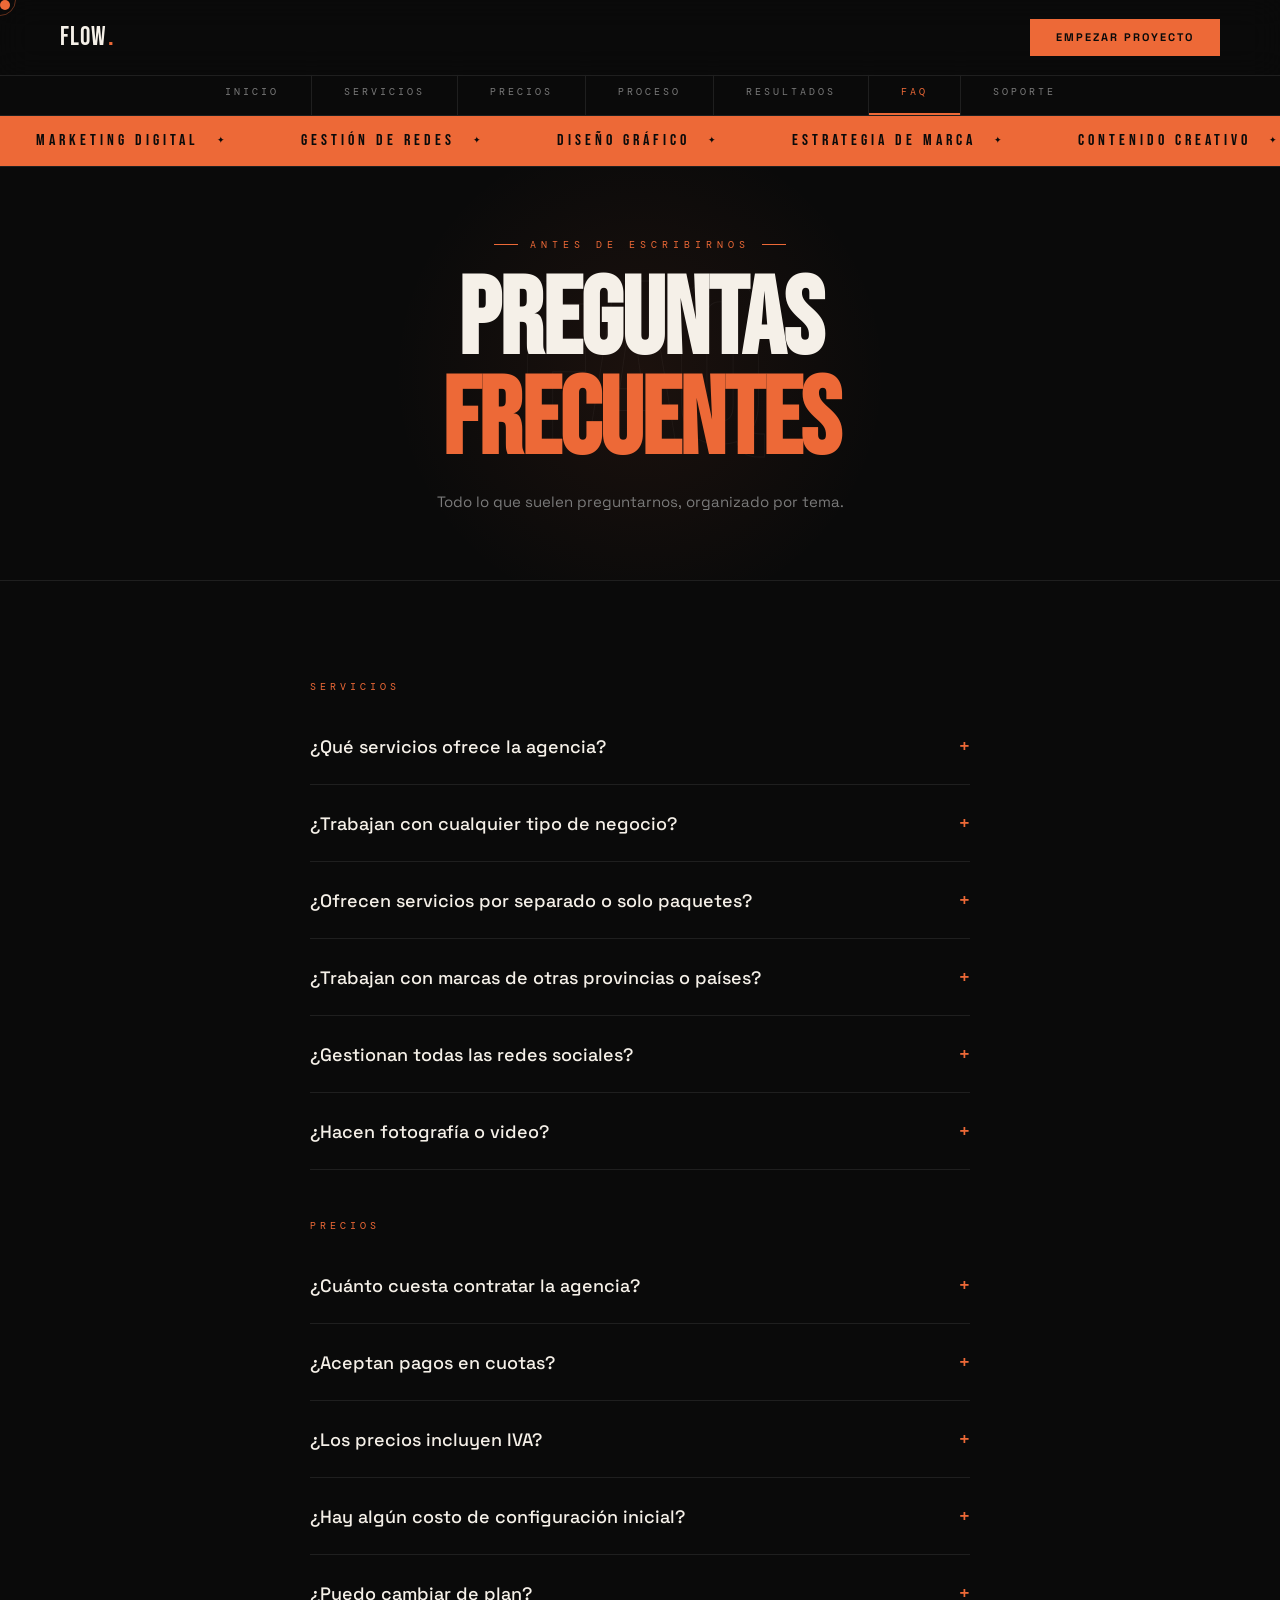
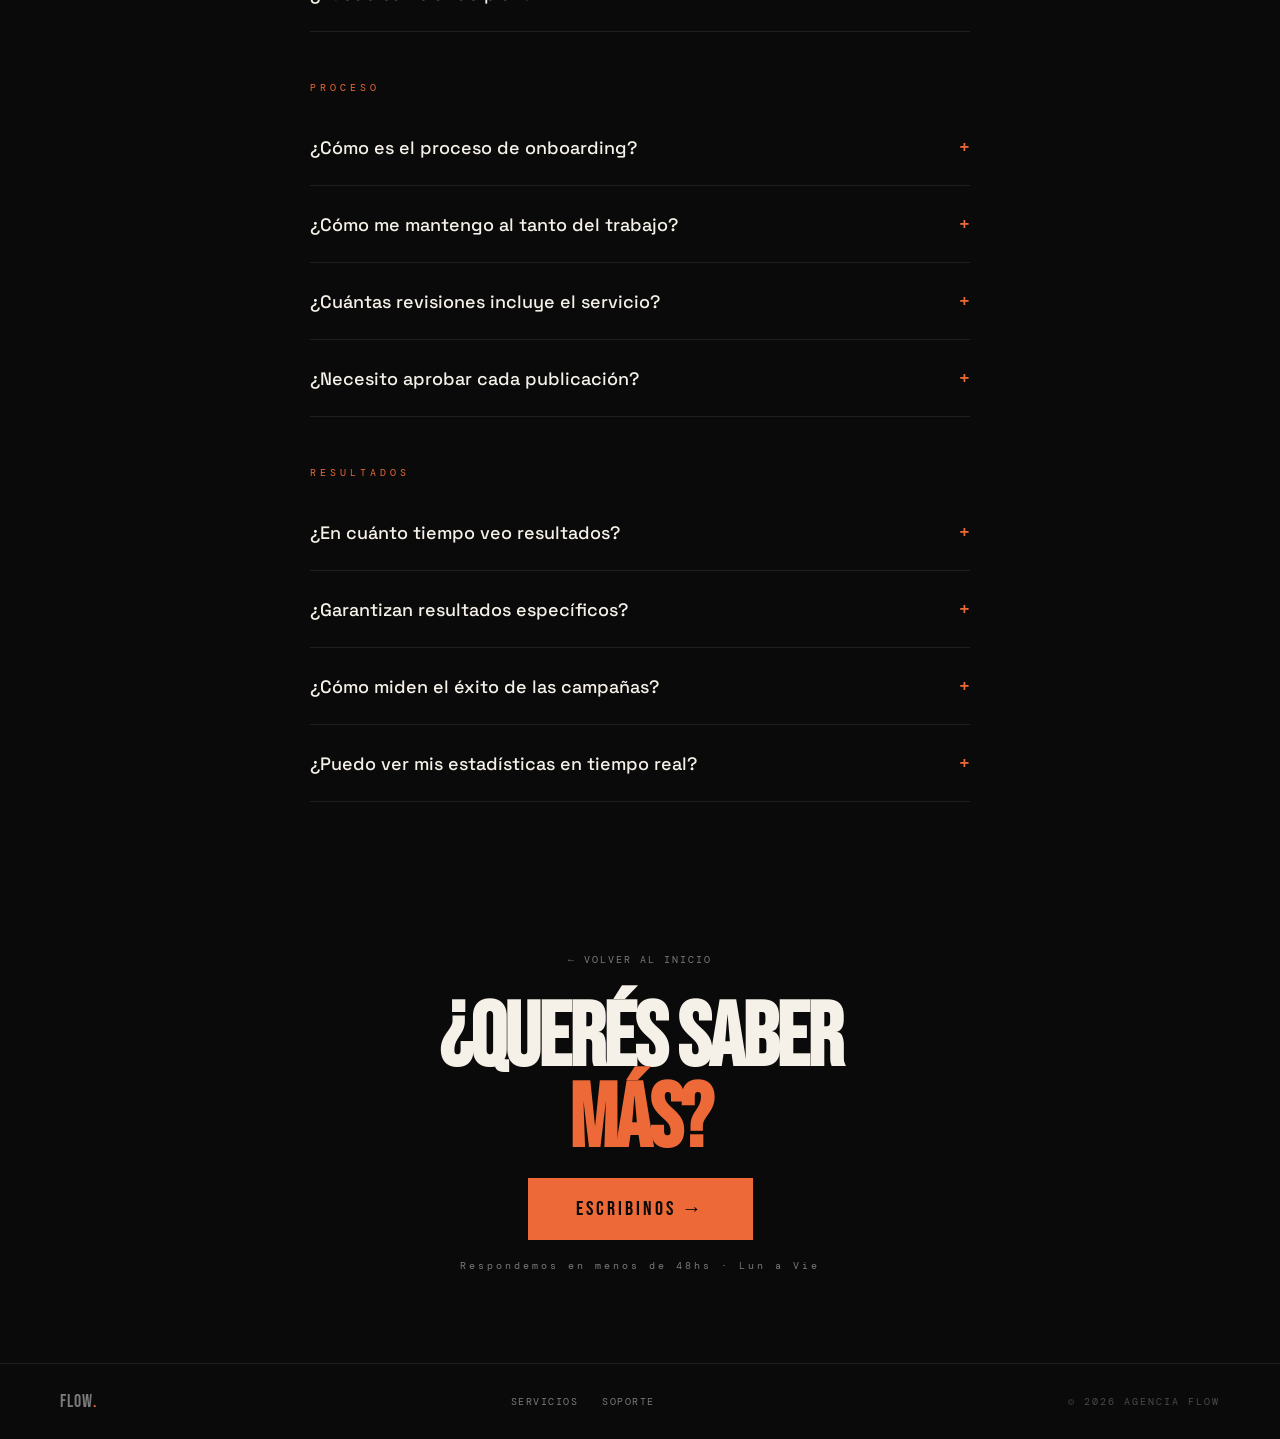
==== faq.html @ edf270d1 "33w3r3r" ====
<!DOCTYPE html>
<html lang="es">
<head>
<meta charset="UTF-8">
<meta name="viewport" content="width=device-width, initial-scale=1.0">
<title>Preguntas Frecuentes — Agencia Flow</title>
<meta name="description" content="Respuestas a las dudas más comunes sobre servicios, precios, proceso de trabajo y resultados en Agencia Flow.">
<link rel="icon" href="data:image/svg+xml,<svg xmlns=%22http://www.w3.org/2000/svg%22 viewBox=%220 0 100 100%22><rect width=%22100%22 height=%22100%22 fill=%22%230a0a0a%22/><text x=%2250%25%22 y=%2262%25%22 font-size=%2260%22 fill=%22%23ed6937%22 text-anchor=%22middle%22 font-family=%22Arial%22>F</text></svg>">
<link rel="preconnect" href="https://fonts.googleapis.com">
<link rel="preconnect" href="https://fonts.gstatic.com" crossorigin>
<link href="https://fonts.googleapis.com/css2?family=Bebas+Neue&family=DM+Mono:wght@400;500&family=Space+Grotesk:wght@400;500;600;700&display=swap" rel="stylesheet">
<link rel="stylesheet" href="assets/style.css">
</head>
<body>

<div id="cursor"></div>
<div id="cursorRing"></div>

<nav>
  <a href="index.html" class="nav-logo">FLOW<span class="dot">.</span></a>
  <a href="mailto:hola@agenciaflow.com" class="nav-cta">Empezar proyecto</a>
</nav>

<div class="cat-strip">
  <a href="index.html" class="cat-link">Inicio</a>
  <a href="servicios.html" class="cat-link">Servicios</a>
  <a href="precios.html" class="cat-link">Precios</a>
  <a href="procesos.html" class="cat-link">Proceso</a>
  <a href="resultados.html" class="cat-link">Resultados</a>
  <a href="faq.html" class="cat-link active">FAQ</a>
  <a href="soporte.html" class="cat-link">Soporte</a>
</div>

<div class="marquee-wrap"><div class="marquee-inner">
  <span class="marquee-item">Marketing Digital</span><span class="marquee-item">Gestión de Redes</span><span class="marquee-item">Diseño Gráfico</span><span class="marquee-item">Estrategia de Marca</span><span class="marquee-item">Contenido Creativo</span><span class="marquee-item">Tráfico Pago</span>
  <span class="marquee-item">Marketing Digital</span><span class="marquee-item">Gestión de Redes</span><span class="marquee-item">Diseño Gráfico</span><span class="marquee-item">Estrategia de Marca</span><span class="marquee-item">Contenido Creativo</span><span class="marquee-item">Tráfico Pago</span>
</div></div>

<section class="page-hero">
  <div class="page-hero-bg">FAQ</div>
  <div class="page-hero-glow"></div>
  <div class="page-tag">Antes de escribirnos</div>
  <h1 class="page-title">PREGUNTAS<br><span class="orange">FRECUENTES</span></h1>
  <p class="page-desc">Todo lo que suelen preguntarnos, organizado por tema.</p>
</section>

<div class="faq-container">
  <p class="section-eyebrow" style="margin-top:8px;">Servicios</p>
  <div class="faq-item">
    <button class="faq-q">¿Qué servicios ofrece la agencia? <span class="faq-icon">+</span></button>
    <div class="faq-a"><div class="faq-a-inner">Ofrecemos <strong>marketing digital integral</strong>: gestión de redes sociales, diseño gráfico, estrategia de contenidos, tráfico pago (Meta Ads, Google Ads), identidad de marca y asesoramiento estratégico.</div></div>
  </div>
  <div class="faq-item">
    <button class="faq-q">¿Trabajan con cualquier tipo de negocio? <span class="faq-icon">+</span></button>
    <div class="faq-a"><div class="faq-a-inner">Sí. Trabajamos con <strong>emprendedores, pymes y empresas consolidadas</strong>. Adaptamos cada estrategia al tamaño, industria y objetivos del cliente.</div></div>
  </div>
  <div class="faq-item">
    <button class="faq-q">¿Ofrecen servicios por separado o solo paquetes? <span class="faq-icon">+</span></button>
    <div class="faq-a"><div class="faq-a-inner">Ofrecemos tanto <strong>servicios individuales</strong> como paquetes completos. Si necesitás solo diseño o solo gestión de redes, lo hacemos. También tenemos planes integrales.</div></div>
  </div>
  <div class="faq-item">
    <button class="faq-q">¿Trabajan con marcas de otras provincias o países? <span class="faq-icon">+</span></button>
    <div class="faq-a"><div class="faq-a-inner">Absolutamente. Trabajamos de forma <strong>100% remota</strong> con clientes de toda Argentina y Latinoamérica. La distancia no es un obstáculo.</div></div>
  </div>
  <div class="faq-item">
    <button class="faq-q">¿Gestionan todas las redes sociales? <span class="faq-icon">+</span></button>
    <div class="faq-a"><div class="faq-a-inner">Trabajamos con <strong>Instagram, Facebook, TikTok, LinkedIn y X</strong>. Definimos con vos cuáles son las más estratégicas según tu audiencia y negocio.</div></div>
  </div>
  <div class="faq-item">
    <button class="faq-q">¿Hacen fotografía o video? <span class="faq-icon">+</span></button>
    <div class="faq-a"><div class="faq-a-inner">Trabajamos con <strong>productoras y fotógrafos aliados</strong>. Podemos coordinar producciones visuales o trabajar con el material que ya tenés.</div></div>
  </div>

  <p class="section-eyebrow" style="margin-top:48px;">Precios</p>
  <div class="faq-item">
    <button class="faq-q">¿Cuánto cuesta contratar la agencia? <span class="faq-icon">+</span></button>
    <div class="faq-a"><div class="faq-a-inner">Los precios dependen del servicio y el alcance. Tras una reunión inicial gratuita, <strong>elaboramos una propuesta personalizada</strong> con inversión detallada y sin sorpresas.</div></div>
  </div>
  <div class="faq-item">
    <button class="faq-q">¿Aceptan pagos en cuotas? <span class="faq-icon">+</span></button>
    <div class="faq-a"><div class="faq-a-inner">Sí. Para proyectos de mayor envergadura, trabajamos con <strong>pagos divididos en hitos</strong>: inicio, revisión y entrega final. Aceptamos transferencia, tarjeta y PayPal.</div></div>
  </div>
  <div class="faq-item">
    <button class="faq-q">¿Los precios incluyen IVA? <span class="faq-icon">+</span></button>
    <div class="faq-a"><div class="faq-a-inner">Nuestros presupuestos son <strong>finales e incluyen todo</strong>. Lo que cotizamos es lo que pagás.</div></div>
  </div>
  <div class="faq-item">
    <button class="faq-q">¿Hay algún costo de configuración inicial? <span class="faq-icon">+</span></button>
    <div class="faq-a"><div class="faq-a-inner">Dependiendo del servicio, puede existir un <strong>fee de onboarding</strong> que cubre el setup de cuentas, estrategia inicial y brief creativo. Lo indicamos siempre en la propuesta.</div></div>
  </div>
  <div class="faq-item">
    <button class="faq-q">¿Puedo cambiar de plan? <span class="faq-icon">+</span></button>
    <div class="faq-a"><div class="faq-a-inner">Sí. Podés <strong>escalar o reducir tu plan</strong> con 15 días de aviso. Siempre buscamos la mejor opción según la etapa de tu negocio.</div></div>
  </div>

  <p class="section-eyebrow" style="margin-top:48px;">Proceso</p>
  <div class="faq-item">
    <button class="faq-q">¿Cómo es el proceso de onboarding? <span class="faq-icon">+</span></button>
    <div class="faq-a"><div class="faq-a-inner">Empezamos con una <strong>reunión de diagnóstico</strong> (30-45 min) donde entendemos tu negocio. Luego diseñamos una estrategia, la presentamos y arrancamos.</div></div>
  </div>
  <div class="faq-item">
    <button class="faq-q">¿Cómo me mantengo al tanto del trabajo? <span class="faq-icon">+</span></button>
    <div class="faq-a"><div class="faq-a-inner">Usamos herramientas de gestión de proyectos y tenemos <strong>reuniones de seguimiento quincenales</strong>. También podés contactarnos por WhatsApp o email cuando lo necesitás.</div></div>
  </div>
  <div class="faq-item">
    <button class="faq-q">¿Cuántas revisiones incluye el servicio? <span class="faq-icon">+</span></button>
    <div class="faq-a"><div class="faq-a-inner">La mayoría de los servicios incluyen <strong>2 a 3 rondas de revisión</strong>. Si necesitás más ajustes, lo analizamos caso a caso sin problema.</div></div>
  </div>
  <div class="faq-item">
    <button class="faq-q">¿Necesito aprobar cada publicación? <span class="faq-icon">+</span></button>
    <div class="faq-a"><div class="faq-a-inner">Sí. Enviamos el <strong>contenido para aprobación previa</strong> a la publicación. Trabajamos con calendarios de contenido semanales o quincenales según el plan.</div></div>
  </div>

  <p class="section-eyebrow" style="margin-top:48px;">Resultados</p>
  <div class="faq-item">
    <button class="faq-q">¿En cuánto tiempo veo resultados? <span class="faq-icon">+</span></button>
    <div class="faq-a"><div class="faq-a-inner">Primeros resultados en visibilidad: <strong>30-60 días</strong>. Conversión y ventas: entre 3 y 6 meses de estrategia consistente.</div></div>
  </div>
  <div class="faq-item">
    <button class="faq-q">¿Garantizan resultados específicos? <span class="faq-icon">+</span></button>
    <div class="faq-a"><div class="faq-a-inner">No garantizamos números exactos porque dependen del mercado. Sí garantizamos <strong>estrategia fundamentada, ejecución profesional y optimización constante</strong>.</div></div>
  </div>
  <div class="faq-item">
    <button class="faq-q">¿Cómo miden el éxito de las campañas? <span class="faq-icon">+</span></button>
    <div class="faq-a"><div class="faq-a-inner">Definimos <strong>KPIs claros</strong> al inicio: alcance, engagement, leads, conversiones o ROI. Presentamos reportes mensuales con análisis y mejoras.</div></div>
  </div>
  <div class="faq-item">
    <button class="faq-q">¿Puedo ver mis estadísticas en tiempo real? <span class="faq-icon">+</span></button>
    <div class="faq-a"><div class="faq-a-inner">Sí. Dependiendo del plan, podemos darte acceso a un <strong>dashboard en tiempo real</strong> con las métricas más importantes de tus campañas.</div></div>
  </div>
</div>

<div class="page-footer-cta reveal">
  <a href="index.html" class="back-link">← Volver al inicio</a>
  <h2 class="cta-title-sm">¿QUERÉS SABER<br><em>MÁS?</em></h2>
  <a href="mailto:hola@agenciaflow.com" class="cta-btn">ESCRIBINOS →</a>
  <p class="cta-meta">Respondemos en menos de 48hs · Lun a Vie</p>
</div>

<footer>
  <div class="footer-logo">FLOW<span class="dot">.</span></div>
  <div class="footer-links">
    <a href="servicios.html">Servicios</a>
    <a href="soporte.html">Soporte</a>
  </div>
  <div class="footer-copy">© 2026 AGENCIA FLOW</div>
</footer>

<script src="assets/main.js"></script>
</body>
</html>
---- assets/style.css ----
/* ============================================
   AGENCIA FLOW — Design System
   ============================================ */

:root {
  --black: #0a0a0a;
  --black-soft: #111111;
  --white: #f5f0e8;
  --accent: #ed6937;
  --accent-dark: #c44e1f;
  --accent-dim: rgba(237, 105, 55, 0.12);
  --border: #1f1f1f;
  --border2: #2a2a2a;
  --text-muted: #7a7a7a;
  --text-dim: #4a4a4a;

  --font-display: 'Bebas Neue', sans-serif;
  --font-body: 'Space Grotesk', sans-serif;
  --font-mono: 'DM Mono', monospace;
}

*, *::before, *::after { box-sizing: border-box; margin: 0; padding: 0; }
html { scroll-behavior: smooth; }

body {
  background: var(--black);
  color: var(--white);
  font-family: var(--font-body);
  overflow-x: hidden;
  line-height: 1.5;
}

@media (hover: hover) and (pointer: fine) {
  body { cursor: none; }
  a, button { cursor: none; }
}

img { max-width: 100%; display: block; }

a { color: inherit; }

::selection { background: var(--accent); color: var(--black); }

:focus-visible {
  outline: 2px solid var(--accent);
  outline-offset: 3px;
}

@media (prefers-reduced-motion: reduce) {
  *, *::before, *::after {
    animation-duration: 0.001ms !important;
    animation-iteration-count: 1 !important;
    transition-duration: 0.001ms !important;
    scroll-behavior: auto !important;
  }
}

/* ============================================
   CURSOR
   ============================================ */
#cursor {
  width: 10px; height: 10px;
  background: var(--accent); border-radius: 50%;
  position: fixed; top: 0; left: 0;
  pointer-events: none; z-index: 9999;
  transition: transform 0.08s linear, width 0.3s, height 0.3s;
}
#cursorRing {
  width: 32px; height: 32px;
  border: 1.5px solid var(--accent); border-radius: 50%;
  position: fixed; top: 0; left: 0;
  pointer-events: none; z-index: 9998; opacity: 0.4;
  transition: transform 0.35s cubic-bezier(.25,.46,.45,.94);
}
body.chover #cursor { width: 16px; height: 16px; }
body.chover #cursorRing { width: 48px; height: 48px; opacity: 0.15; }

/* ============================================
   NAV
   ============================================ */
nav {
  position: fixed; top: 0; left: 0; right: 0; z-index: 200;
  display: flex; justify-content: space-between; align-items: center;
  padding: 18px 60px;
  background: rgba(10,10,10,0.9);
  backdrop-filter: blur(16px);
  border-bottom: 1px solid var(--border);
}
.nav-logo {
  font-family: var(--font-display);
  font-size: 26px;
  letter-spacing: 1px;
  text-decoration: none;
  color: var(--white);
  display: flex;
  align-items: baseline;
  gap: 2px;
}
.nav-logo .dot { color: var(--accent); font-size: 30px; line-height: 0; }
.nav-cta {
  font-family: var(--font-body);
  font-size: 11px; font-weight: 700; letter-spacing: 2px;
  text-transform: uppercase; text-decoration: none;
  color: var(--black); background: var(--accent);
  padding: 10px 26px;
  transition: background 0.25s, transform 0.15s;
  display: inline-block;
}
.nav-cta:hover { background: var(--white); transform: translateY(-1px); }

/* CATEGORY NAV STRIP */
.cat-strip {
  margin-top: 68px;
  display: flex; overflow-x: auto; scrollbar-width: none;
  border-bottom: 1px solid var(--border);
  justify-content: center;
}
.cat-strip::-webkit-scrollbar { display: none; }
.cat-link {
  flex-shrink: 0; padding: 16px 32px;
  font-family: var(--font-mono); font-size: 10px;
  letter-spacing: 3px; text-transform: uppercase;
  color: var(--text-muted);
  text-decoration: none;
  border-right: 1px solid var(--border);
  transition: color 0.25s; position: relative;
}
.cat-link:last-child { border-right: none; }
.cat-link::after {
  content: ''; position: absolute; bottom: 0; left: 0; right: 0;
  height: 2px; background: var(--accent);
  transform: scaleX(0); transform-origin: center;
  transition: transform 0.3s cubic-bezier(.34,1.56,.64,1);
}
.cat-link:hover { color: var(--white); }
.cat-link:hover::after { transform: scaleX(1); }
.cat-link.active { color: var(--accent); }
.cat-link.active::after { transform: scaleX(1); }

/* ============================================
   MARQUEE
   ============================================ */
.marquee-wrap {
  overflow: hidden; background: var(--accent);
  border-bottom: 1px solid var(--border);
}
.marquee-inner {
  display: flex; animation: marquee 26s linear infinite; white-space: nowrap;
  width: max-content;
}
.marquee-wrap:hover .marquee-inner { animation-play-state: paused; }
@keyframes marquee { from { transform: translateX(0); } to { transform: translateX(-50%); } }
.marquee-item {
  font-family: var(--font-display); font-size: 16px;
  letter-spacing: 4px; color: var(--black);
  padding: 13px 36px; text-transform: uppercase;
  display: flex; align-items: center; gap: 18px;
}
.marquee-item::after { content: '✦'; font-size: 9px; }

/* ============================================
   PAGE HERO
   ============================================ */
.page-hero {
  min-height: 46vh;
  display: flex; flex-direction: column;
  align-items: center; justify-content: center;
  text-align: center;
  padding: 60px 60px 56px;
  position: relative; overflow: hidden;
  border-bottom: 1px solid var(--border);
}
.page-hero-bg {
  position: absolute;
  font-family: var(--font-display);
  font-size: clamp(120px, 18vw, 260px);
  color: transparent; -webkit-text-stroke: 1px #141414;
  top: 50%; left: 50%; transform: translate(-50%,-50%);
  white-space: nowrap; pointer-events: none; letter-spacing: -4px;
}
.page-hero-glow {
  position: absolute; width: 500px; height: 500px;
  background: radial-gradient(circle, rgba(237,105,55,0.08) 0%, transparent 70%);
  top: 50%; left: 50%; transform: translate(-50%,-50%);
  pointer-events: none;
}
.page-tag {
  font-family: var(--font-mono); font-size: 10px;
  letter-spacing: 5px; color: var(--accent); text-transform: uppercase;
  margin-bottom: 20px; display: flex; align-items: center; gap: 12px;
  animation: fadeUp 0.7s 0.2s ease both;
}
.page-tag::before, .page-tag::after {
  content: ''; display: block; width: 24px; height: 1px; background: var(--accent);
}
.page-title {
  font-family: var(--font-display);
  font-size: clamp(52px, 9vw, 108px);
  line-height: 0.92; letter-spacing: -1px;
  text-transform: uppercase;
  animation: fadeUp 0.7s 0.32s ease both;
  position: relative;
}
.page-title .orange { color: var(--accent); }
.page-desc {
  font-size: 15px; color: var(--text-muted);
  max-width: 480px; margin-top: 20px;
  animation: fadeUp 0.7s 0.44s ease both;
}
@keyframes fadeUp {
  from { opacity: 0; transform: translateY(16px); }
  to { opacity: 1; transform: translateY(0); }
}

.reveal { opacity: 0; transform: translateY(24px); transition: opacity 0.6s ease, transform 0.6s ease; }
.reveal.visible { opacity: 1; transform: translateY(0); }

/* section shell used across pages */
.section {
  padding: 100px 60px;
  max-width: 1160px;
  margin: 0 auto;
}
.section-head {
  display: flex; justify-content: space-between; align-items: flex-end;
  gap: 40px; margin-bottom: 56px; flex-wrap: wrap;
}
.section-eyebrow {
  font-family: var(--font-mono); font-size: 10px; letter-spacing: 4px;
  color: var(--accent); text-transform: uppercase; margin-bottom: 14px;
  display: block;
}
.section-title {
  font-family: var(--font-display);
  font-size: clamp(32px, 4vw, 52px);
  line-height: 1; letter-spacing: -0.5px; text-transform: uppercase;
  max-width: 620px;
}
.section-note {
  font-size: 14px; color: var(--text-muted); max-width: 320px;
}

/* ============================================
   FAQ (accordion) — used on faq.html
   ============================================ */
.faq-container { max-width: 780px; margin: 0 auto; padding: 90px 60px 60px; }
.faq-item {
  border-bottom: 1px solid var(--border);
}
.faq-q {
  width: 100%; text-align: left; background: none; border: none;
  color: var(--white); font-family: var(--font-body); font-size: 18px; font-weight: 500;
  padding: 26px 0; display: flex; justify-content: space-between; align-items: center;
  gap: 20px;
}
.faq-icon {
  font-family: var(--font-mono); color: var(--accent); font-size: 18px;
  flex-shrink: 0; transition: transform 0.3s ease;
}
.faq-item.open .faq-icon { transform: rotate(45deg); }
.faq-a { max-height: 0; overflow: hidden; transition: max-height 0.35s ease; }
.faq-item.open .faq-a { max-height: 300px; }
.faq-a-inner { padding-bottom: 26px; color: var(--text-muted); font-size: 15px; line-height: 1.7; max-width: 620px; }
.faq-a-inner strong { color: var(--white); font-weight: 600; }

/* ============================================
   SERVICIOS — editorial numbered rows
   ============================================ */
.service-row {
  display: grid;
  grid-template-columns: 90px 1fr 280px;
  gap: 32px;
  padding: 44px 0;
  border-top: 1px solid var(--border);
  align-items: start;
}
.service-row:last-child { border-bottom: 1px solid var(--border); }
.service-num {
  font-family: var(--font-mono); font-size: 13px; color: var(--accent);
  padding-top: 6px;
}
.service-name {
  font-family: var(--font-display);
  font-size: clamp(30px, 4vw, 46px);
  line-height: 0.98; letter-spacing: -0.5px; text-transform: uppercase;
  transition: color 0.25s ease;
}
.service-row:hover .service-name { color: var(--accent); }
.service-desc {
  font-size: 14.5px; color: var(--text-muted); line-height: 1.7; margin-top: 12px; max-width: 520px;
}
.service-tags {
  display: flex; flex-wrap: wrap; gap: 8px; align-content: flex-start;
}
.service-tag {
  font-family: var(--font-mono); font-size: 10px; letter-spacing: 1.5px;
  text-transform: uppercase; color: var(--text-muted);
  border: 1px solid var(--border2); padding: 7px 12px;
}

@media (max-width: 768px) {
  .service-row { grid-template-columns: 1fr; gap: 12px; }
  .service-num { padding-top: 0; }
}

/* ============================================
   PRECIOS — pricing plans
   ============================================ */
.pricing-grid {
  display: grid;
  grid-template-columns: repeat(3, 1fr);
  gap: 1px;
  background: var(--border);
  border: 1px solid var(--border);
}
.plan {
  background: var(--black);
  padding: 44px 32px;
  display: flex; flex-direction: column;
  position: relative;
}
.plan.featured {
  background: var(--black-soft);
  padding-top: 60px;
}
.plan-badge {
  position: absolute; top: 0; left: 0; right: 0;
  background: var(--accent); color: var(--black);
  font-family: var(--font-mono); font-size: 10px; letter-spacing: 3px;
  text-transform: uppercase; text-align: center; padding: 8px;
}
.plan-name {
  font-family: var(--font-mono); font-size: 11px; letter-spacing: 3px;
  text-transform: uppercase; color: var(--accent); margin-bottom: 18px;
}
.plan-price {
  font-family: var(--font-display); font-size: 48px; letter-spacing: -1px;
  margin-bottom: 6px;
}
.plan-price span { font-family: var(--font-mono); font-size: 12px; color: var(--text-muted); letter-spacing: 0; }
.plan-desc { font-size: 13.5px; color: var(--text-muted); margin-bottom: 32px; line-height: 1.6; }
.plan-features { list-style: none; display: flex; flex-direction: column; gap: 14px; margin-bottom: 36px; flex-grow: 1; }
.plan-features li {
  font-size: 13.5px; padding-left: 20px; position: relative; color: var(--white);
}
.plan-features li::before {
  content: '＋'; position: absolute; left: 0; color: var(--accent); font-size: 12px;
}
.plan-cta {
  text-align: center; padding: 14px; text-decoration: none;
  font-family: var(--font-mono); font-size: 11px; letter-spacing: 2px; text-transform: uppercase;
  border: 1px solid var(--border2); color: var(--white);
  transition: background 0.25s, border-color 0.25s;
}
.plan.featured .plan-cta { background: var(--accent); color: var(--black); border-color: var(--accent); }
.plan-cta:hover { background: var(--white); color: var(--black); border-color: var(--white); }

.pricing-note {
  margin-top: 40px; text-align: center; font-size: 13px; color: var(--text-muted);
  font-family: var(--font-mono); letter-spacing: 0.5px;
}

@media (max-width: 900px) {
  .pricing-grid { grid-template-columns: 1fr; }
  .plan.featured { padding-top: 44px; }
}

/* ============================================
   PROCESO — vertical timeline
   ============================================ */
.timeline { position: relative; max-width: 760px; margin: 0 auto; }
.timeline::before {
  content: ''; position: absolute; left: 27px; top: 8px; bottom: 8px;
  width: 1px; background: var(--border2);
}
.timeline-step {
  display: grid; grid-template-columns: 56px 1fr; gap: 28px;
  padding-bottom: 64px; position: relative;
}
.timeline-step:last-child { padding-bottom: 0; }
.timeline-num {
  width: 56px; height: 56px; border: 1px solid var(--border2);
  background: var(--black);
  display: flex; align-items: center; justify-content: center;
  font-family: var(--font-display); font-size: 22px; color: var(--accent);
  position: relative; z-index: 1;
}
.timeline-title {
  font-family: var(--font-display); font-size: clamp(24px, 3vw, 32px);
  text-transform: uppercase; letter-spacing: -0.3px; margin-bottom: 10px;
}
.timeline-meta {
  font-family: var(--font-mono); font-size: 10px; letter-spacing: 2px;
  color: var(--accent); text-transform: uppercase; margin-bottom: 10px; display: block;
}
.timeline-desc { font-size: 14.5px; color: var(--text-muted); line-height: 1.7; max-width: 500px; }

/* ============================================
   RESULTADOS — stats + cases
   ============================================ */
.stats-grid {
  display: grid; grid-template-columns: repeat(4, 1fr); gap: 1px;
  background: var(--border); border: 1px solid var(--border);
  margin-bottom: 90px;
}
.stat-block { background: var(--black); padding: 40px 24px; text-align: center; }
.stat-num {
  font-family: var(--font-display); font-size: clamp(40px, 5vw, 64px);
  color: var(--accent); letter-spacing: -1px; line-height: 1;
}
.stat-label {
  font-family: var(--font-mono); font-size: 10px; letter-spacing: 1.5px;
  text-transform: uppercase; color: var(--text-muted); margin-top: 10px;
}
@media (max-width: 768px) { .stats-grid { grid-template-columns: repeat(2, 1fr); } }

.case-list { display: flex; flex-direction: column; }
.case-row {
  display: grid; grid-template-columns: 140px 1fr auto; gap: 28px;
  padding: 32px 0; border-top: 1px solid var(--border);
  align-items: center;
}
.case-row:last-child { border-bottom: 1px solid var(--border); }
.case-industry {
  font-family: var(--font-mono); font-size: 10px; letter-spacing: 1.5px;
  color: var(--accent); text-transform: uppercase;
}
.case-result { font-family: var(--font-body); font-size: 16px; color: var(--white); }
.case-metric {
  font-family: var(--font-display); font-size: 30px; color: var(--white);
  white-space: nowrap;
}
.case-metric span { color: var(--accent); }
@media (max-width: 768px) {
  .case-row { grid-template-columns: 1fr; gap: 8px; text-align: left; }
}

/* ============================================
   SOPORTE — contact channels
   ============================================ */
.support-grid {
  display: grid; grid-template-columns: 1.1fr 0.9fr; gap: 70px;
  align-items: start;
}
.channel-list { display: flex; flex-direction: column; }
.channel {
  display: flex; justify-content: space-between; align-items: center;
  padding: 26px 0; border-top: 1px solid var(--border); gap: 20px;
}
.channel:last-child { border-bottom: 1px solid var(--border); }
.channel-info h3 {
  font-family: var(--font-body); font-size: 17px; font-weight: 600; margin-bottom: 4px;
}
.channel-info p { font-size: 13px; color: var(--text-muted); }
.channel-link {
  font-family: var(--font-mono); font-size: 11px; letter-spacing: 1.5px;
  text-transform: uppercase; text-decoration: none; color: var(--accent);
  white-space: nowrap; border-bottom: 1px solid transparent; transition: border-color 0.2s;
}
.channel-link:hover { border-color: var(--accent); }

.hours-box {
  border: 1px solid var(--border2); padding: 36px;
}
.hours-box h3 {
  font-family: var(--font-display); font-size: 24px; text-transform: uppercase;
  margin-bottom: 20px; letter-spacing: -0.3px;
}
.hours-row {
  display: flex; justify-content: space-between; padding: 12px 0;
  border-top: 1px solid var(--border); font-size: 13.5px;
}
.hours-row:first-of-type { border-top: none; }
.hours-row span:first-child { color: var(--text-muted); }
.status-dot {
  display: inline-flex; align-items: center; gap: 8px; margin-top: 24px;
  font-family: var(--font-mono); font-size: 11px; letter-spacing: 1px; color: var(--text-muted);
}
.status-dot::before {
  content: ''; width: 7px; height: 7px; border-radius: 50%; background: var(--accent);
  box-shadow: 0 0 0 3px var(--accent-dim);
}

@media (max-width: 900px) {
  .support-grid { grid-template-columns: 1fr; gap: 48px; }
}

/* ============================================
   HOME — hero, previews
   ============================================ */
.home-hero {
  min-height: 92vh;
  display: flex; flex-direction: column; justify-content: center;
  padding: 120px 60px 60px;
  position: relative; overflow: hidden;
  border-bottom: 1px solid var(--border);
}
.home-hero-title {
  font-family: var(--font-display);
  font-size: clamp(56px, 10.5vw, 148px);
  line-height: 0.88; letter-spacing: -2px; text-transform: uppercase;
  max-width: 1100px;
}
.home-hero-title .line2 { color: var(--accent); }
.home-hero-sub {
  display: flex; justify-content: space-between; align-items: flex-end;
  margin-top: 44px; gap: 40px; flex-wrap: wrap;
  border-top: 1px solid var(--border); padding-top: 28px;
}
.home-hero-desc { font-size: 16px; color: var(--text-muted); max-width: 380px; }
.home-hero-cta {
  display: inline-flex; align-items: center; gap: 12px;
  font-family: var(--font-display); font-size: 22px; letter-spacing: 1px;
  text-decoration: none; color: var(--white); text-transform: uppercase;
  padding-bottom: 4px; border-bottom: 2px solid var(--accent);
  transition: color 0.2s;
  white-space: nowrap;
}
.home-hero-cta:hover { color: var(--accent); }

.preview-grid {
  display: grid; grid-template-columns: 1.4fr 1fr; gap: 1px;
  background: var(--border); border: 1px solid var(--border);
  margin-bottom: 24px;
}
.preview-card {
  background: var(--black); padding: 48px 40px;
  text-decoration: none; color: var(--white);
  display: flex; flex-direction: column; justify-content: space-between;
  min-height: 260px; transition: background 0.3s ease;
}
.preview-card:hover { background: var(--black-soft); }
.preview-card.wide { grid-row: span 2; min-height: 542px; }
.preview-eyebrow {
  font-family: var(--font-mono); font-size: 10px; letter-spacing: 2.5px;
  color: var(--accent); text-transform: uppercase;
}
.preview-title {
  font-family: var(--font-display); font-size: clamp(28px, 3vw, 40px);
  text-transform: uppercase; letter-spacing: -0.3px; margin: 16px 0;
}
.preview-desc { font-size: 14px; color: var(--text-muted); max-width: 320px; margin-bottom: 20px; }
.preview-arrow {
  font-family: var(--font-mono); font-size: 12px; letter-spacing: 1px;
  display: flex; align-items: center; gap: 8px;
}
.preview-card:hover .preview-arrow { color: var(--accent); }

.small-grid {
  display: grid; grid-template-columns: repeat(2, 1fr); gap: 1px;
  background: var(--border); border: 1px solid var(--border); border-top: none;
}

@media (max-width: 900px) {
  .preview-grid { grid-template-columns: 1fr; }
  .preview-card.wide { grid-row: span 1; min-height: 260px; }
  .small-grid { grid-template-columns: 1fr; }
  .home-hero { padding: 100px 24px 40px; }
}

/* ============================================
   CTA / FOOTER
   ============================================ */
.page-footer-cta {
  padding: 90px 60px; text-align: center;
  display: flex; flex-direction: column; align-items: center; gap: 18px;
  border-bottom: 1px solid var(--border);
}
.back-link {
  font-family: var(--font-mono); font-size: 10px; letter-spacing: 2px;
  text-transform: uppercase; color: var(--text-muted); text-decoration: none;
  margin-bottom: 14px; transition: color 0.2s;
}
.back-link:hover { color: var(--accent); }
.cta-title-sm {
  font-family: var(--font-display);
  font-size: clamp(48px,7vw,90px); line-height: 0.9;
  letter-spacing: -2px; text-transform: uppercase;
}
.cta-title-sm em { font-style: normal; color: var(--accent); }
.cta-btn {
  display: inline-block; padding: 16px 48px;
  background: var(--accent); color: var(--black);
  font-family: var(--font-display); font-size: 20px;
  letter-spacing: 3px; text-decoration: none;
  transition: background 0.25s, transform 0.15s;
}
.cta-btn:hover { background: var(--white); transform: translateY(-2px); }
.cta-meta {
  font-family: var(--font-mono); font-size: 10px;
  color: var(--text-muted); letter-spacing: 3px;
}

footer {
  padding: 24px 60px; border-top: none;
  display: flex; justify-content: space-between; align-items: center;
}
.footer-logo {
  font-family: var(--font-display); font-size: 18px; letter-spacing: 1px;
  color: var(--text-muted);
}
.footer-logo .dot { color: var(--accent); }
.footer-links { display: flex; gap: 24px; }
.footer-links a {
  font-family: var(--font-mono); font-size: 10px; letter-spacing: 1.5px;
  text-transform: uppercase; color: var(--text-muted); text-decoration: none;
  transition: color 0.2s;
}
.footer-links a:hover { color: var(--accent); }
.footer-copy {
  font-family: var(--font-mono); font-size: 10px;
  color: var(--text-dim); letter-spacing: 2px;
}

@media (max-width: 768px) {
  nav { padding: 14px 20px; }
  .cat-strip { margin-top: 62px; }
  .page-hero { padding: 40px 20px 40px; }
  .section { padding: 64px 20px; }
  .faq-container { padding: 64px 20px 40px; }
  .page-footer-cta { padding: 60px 20px; }
  footer { padding: 20px; flex-direction: column; gap: 14px; text-align: center; }
  .footer-links { gap: 18px; }
}
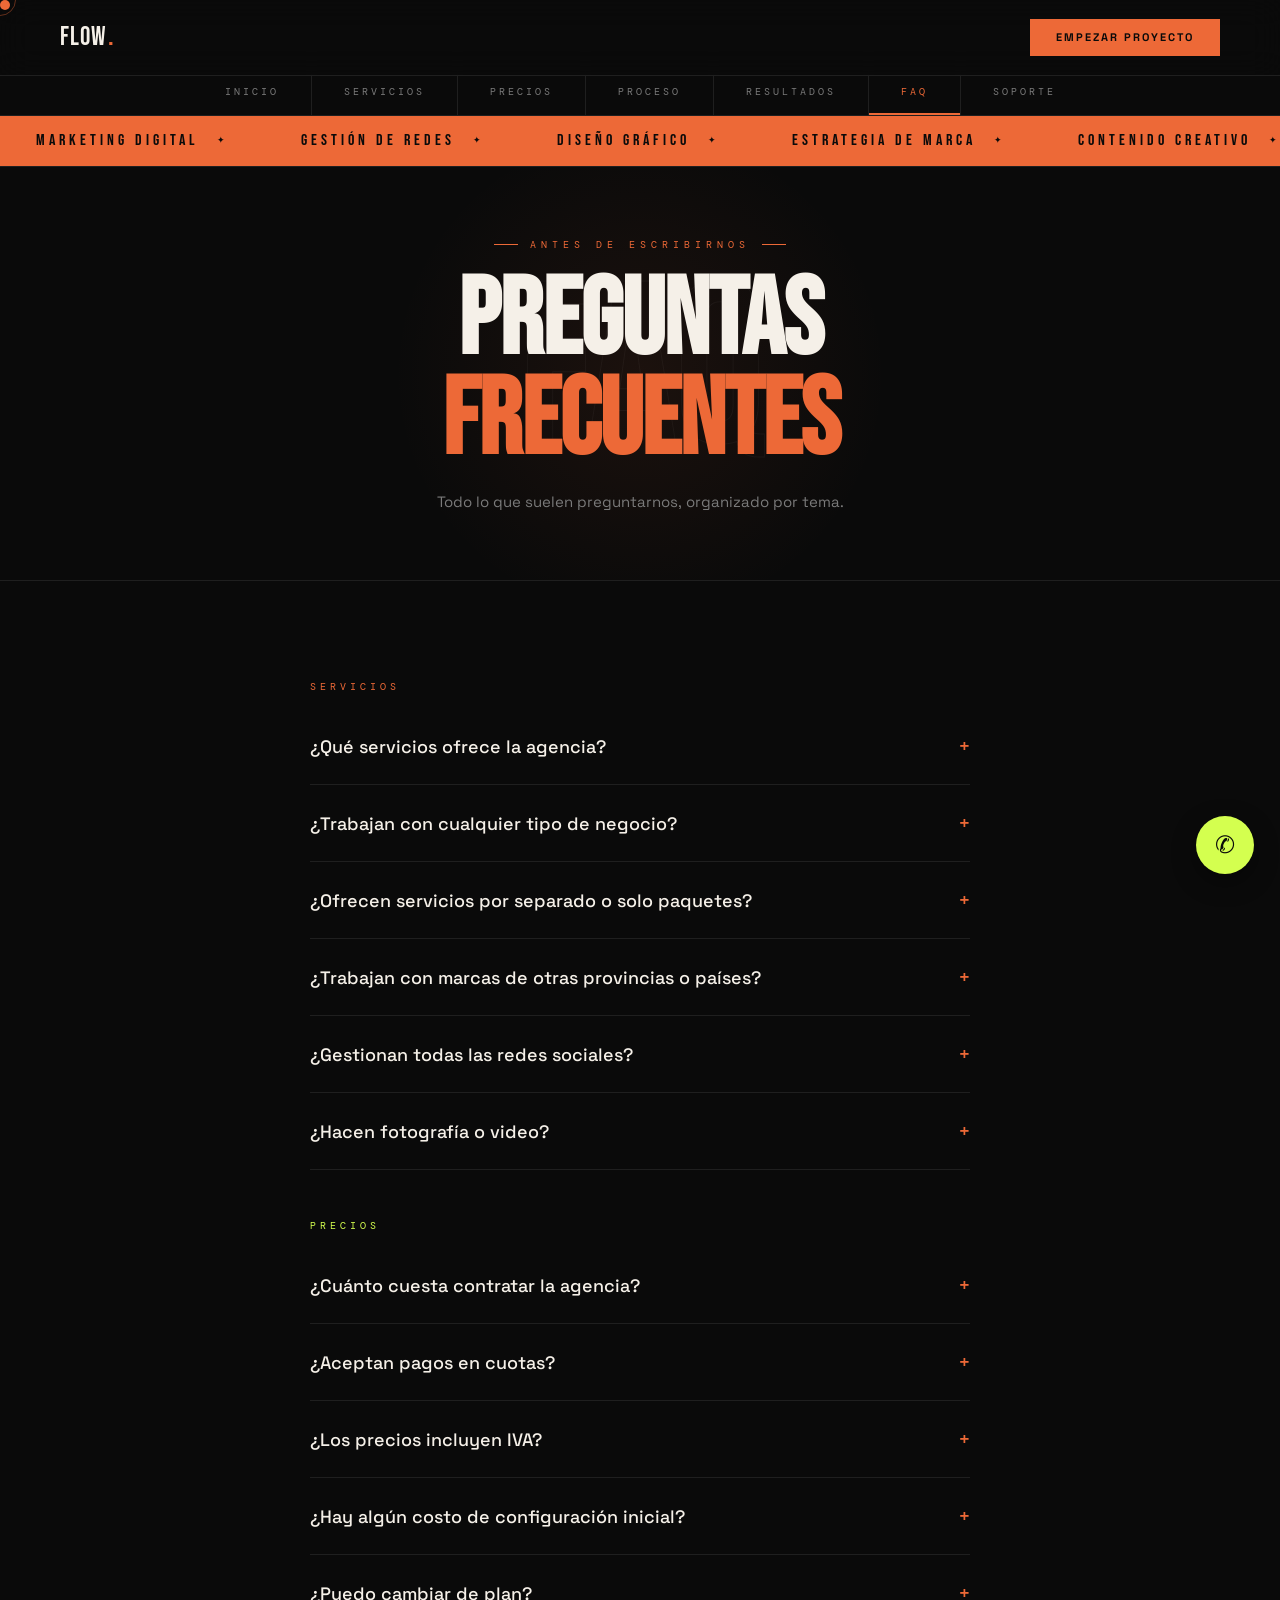
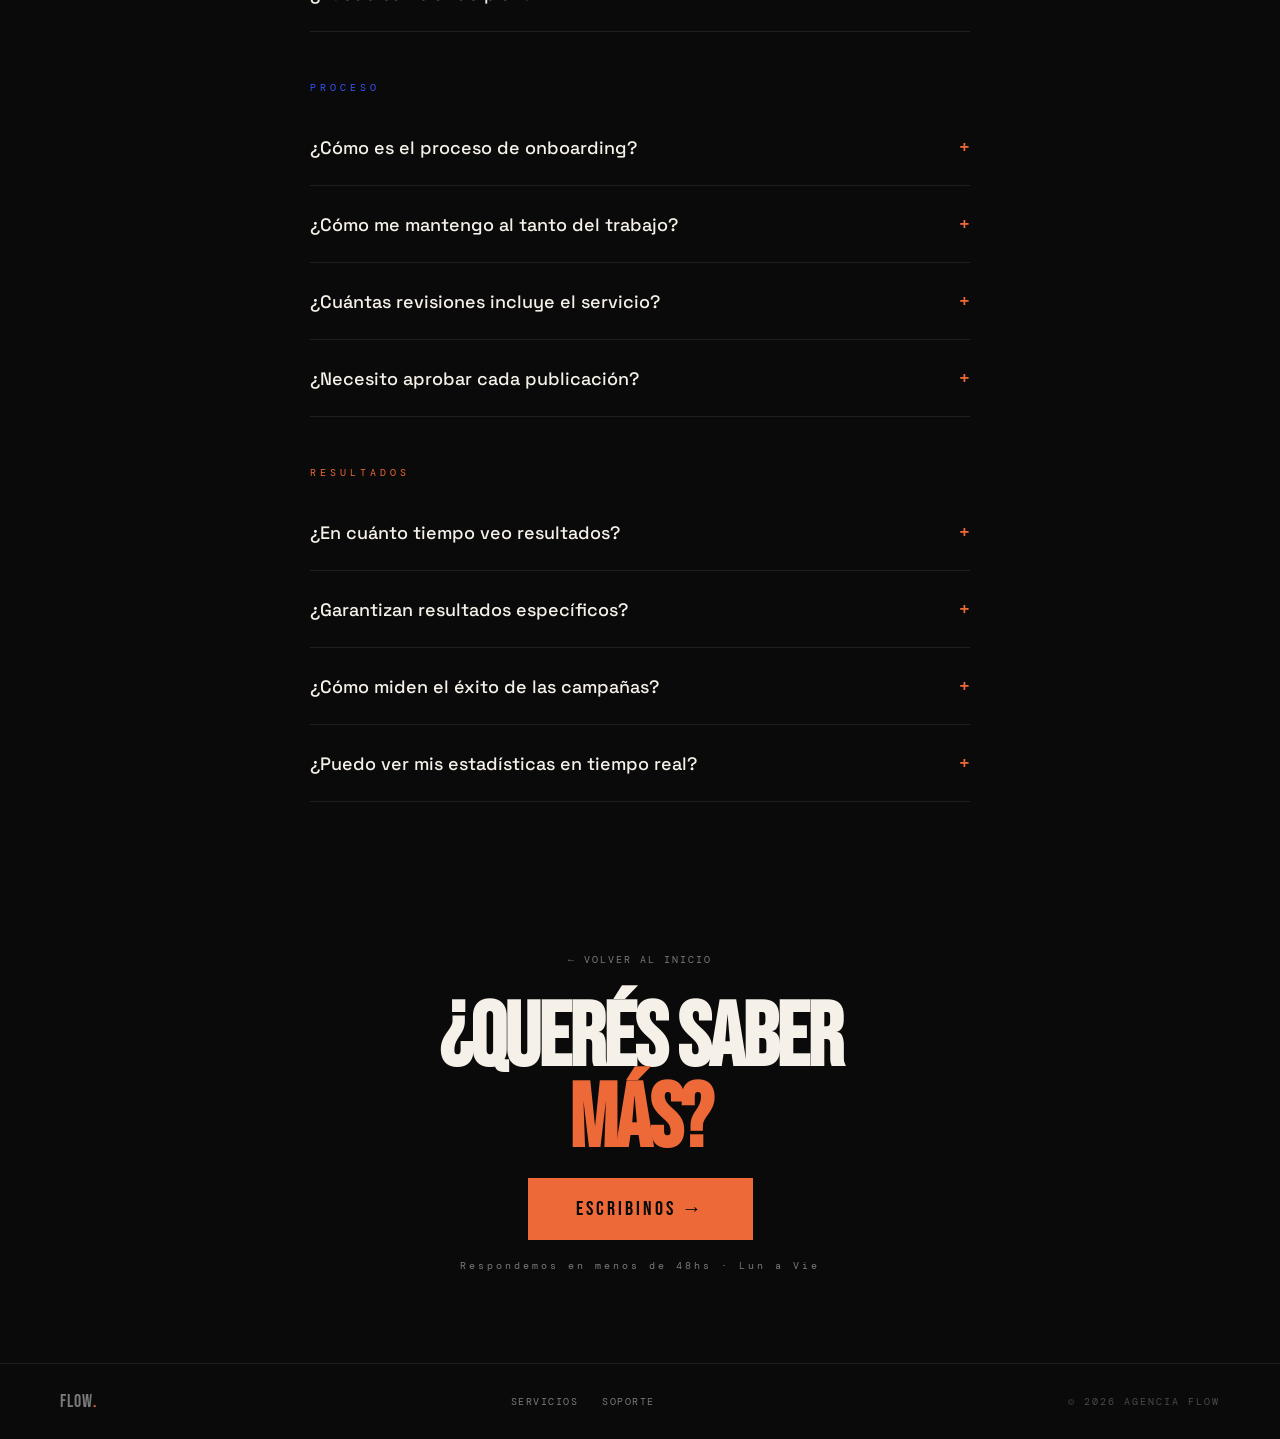
==== commit 9863c018: "efsefefeef" ====
--- a/faq.html
+++ b/faq.html
@@ -71,7 +71,7 @@
     <div class="faq-a"><div class="faq-a-inner">Trabajamos con <strong>productoras y fotógrafos aliados</strong>. Podemos coordinar producciones visuales o trabajar con el material que ya tenés.</div></div>
   </div>
 
-  <p class="section-eyebrow" style="margin-top:48px;">Precios</p>
+  <p class="section-eyebrow eyebrow-lime" style="margin-top:48px;">Precios</p>
   <div class="faq-item">
     <button class="faq-q">¿Cuánto cuesta contratar la agencia? <span class="faq-icon">+</span></button>
     <div class="faq-a"><div class="faq-a-inner">Los precios dependen del servicio y el alcance. Tras una reunión inicial gratuita, <strong>elaboramos una propuesta personalizada</strong> con inversión detallada y sin sorpresas.</div></div>
@@ -93,7 +93,7 @@
     <div class="faq-a"><div class="faq-a-inner">Sí. Podés <strong>escalar o reducir tu plan</strong> con 15 días de aviso. Siempre buscamos la mejor opción según la etapa de tu negocio.</div></div>
   </div>
 
-  <p class="section-eyebrow" style="margin-top:48px;">Proceso</p>
+  <p class="section-eyebrow eyebrow-blue" style="margin-top:48px;">Proceso</p>
   <div class="faq-item">
     <button class="faq-q">¿Cómo es el proceso de onboarding? <span class="faq-icon">+</span></button>
     <div class="faq-a"><div class="faq-a-inner">Empezamos con una <strong>reunión de diagnóstico</strong> (30-45 min) donde entendemos tu negocio. Luego diseñamos una estrategia, la presentamos y arrancamos.</div></div>
@@ -146,6 +146,8 @@
   <div class="footer-copy">© 2026 AGENCIA FLOW</div>
 </footer>
 
+<a href="https://wa.me/5491100000000" class="float-wa" aria-label="Escribinos por WhatsApp" target="_blank" rel="noopener">✆</a>
+
 <script src="assets/main.js"></script>
 </body>
 </html>
--- a/assets/style.css
+++ b/assets/style.css
@@ -14,6 +14,14 @@
   --text-muted: #7a7a7a;
   --text-dim: #4a4a4a;
 
+  /* secondary palette — lifted from brand exploration, orange stays primary */
+  --lime: #d4ff4f;
+  --lime-dim: rgba(212, 255, 79, 0.12);
+  --blue: #3654ff;
+  --blue-dark: #1f34b3;
+  --blue-dim: rgba(54, 84, 255, 0.14);
+  --blue-soft: #0e1440;
+
   --font-display: 'Bebas Neue', sans-serif;
   --font-body: 'Space Grotesk', sans-serif;
   --font-mono: 'DM Mono', monospace;
@@ -158,6 +166,12 @@
 }
 .marquee-item::after { content: '✦'; font-size: 9px; }
 
+.marquee-wrap.alt { background: var(--lime); }
+.marquee-wrap.alt .marquee-item { color: var(--black); }
+
+.page-title .lime { color: var(--lime); }
+.page-title .blue { color: var(--blue); }
+
 /* ============================================
    PAGE HERO
    ============================================ */
@@ -262,6 +276,8 @@
 .faq-item.open .faq-a { max-height: 300px; }
 .faq-a-inner { padding-bottom: 26px; color: var(--text-muted); font-size: 15px; line-height: 1.7; max-width: 620px; }
 .faq-a-inner strong { color: var(--white); font-weight: 600; }
+.section-eyebrow.eyebrow-lime { color: var(--lime); }
+.section-eyebrow.eyebrow-blue { color: var(--blue); }
 
 /* ============================================
    SERVICIOS — editorial numbered rows
@@ -278,7 +294,9 @@
 .service-num {
   font-family: var(--font-mono); font-size: 13px; color: var(--accent);
   padding-top: 6px;
-}
+  display: flex; align-items: center; gap: 10px;
+}
+.service-dot { width: 9px; height: 9px; border-radius: 50%; flex-shrink: 0; background: currentColor; }
 .service-name {
   font-family: var(--font-display);
   font-size: clamp(30px, 4vw, 46px);
@@ -322,10 +340,17 @@
 .plan.featured {
   background: var(--black-soft);
   padding-top: 60px;
+  position: relative; overflow: hidden;
+  box-shadow: inset 0 0 0 1px var(--blue);
+}
+.plan.featured::before {
+  content: ''; position: absolute; width: 320px; height: 320px; border-radius: 50%;
+  background: radial-gradient(circle, rgba(54,84,255,0.22), transparent 70%);
+  top: -140px; right: -120px; pointer-events: none;
 }
 .plan-badge {
-  position: absolute; top: 0; left: 0; right: 0;
-  background: var(--accent); color: var(--black);
+  position: absolute; top: 0; left: 0; right: 0; z-index: 1;
+  background: var(--lime); color: var(--black);
   font-family: var(--font-mono); font-size: 10px; letter-spacing: 3px;
   text-transform: uppercase; text-align: center; padding: 8px;
 }
@@ -461,6 +486,12 @@
 
 .hours-box {
   border: 1px solid var(--border2); padding: 36px;
+  box-shadow: inset 0 0 0 1px transparent;
+  position: relative; overflow: hidden;
+}
+.hours-box::before {
+  content: ''; position: absolute; inset: 0 0 auto 0; height: 3px;
+  background: linear-gradient(90deg, var(--blue), var(--lime), var(--accent));
 }
 .hours-box h3 {
   font-family: var(--font-display); font-size: 24px; text-transform: uppercase;
@@ -477,9 +508,11 @@
   font-family: var(--font-mono); font-size: 11px; letter-spacing: 1px; color: var(--text-muted);
 }
 .status-dot::before {
-  content: ''; width: 7px; height: 7px; border-radius: 50%; background: var(--accent);
-  box-shadow: 0 0 0 3px var(--accent-dim);
-}
+  content: ''; width: 7px; height: 7px; border-radius: 50%; background: var(--lime);
+  box-shadow: 0 0 0 3px var(--lime-dim);
+  animation: pulse-dot 1.8s ease-in-out infinite;
+}
+@keyframes pulse-dot { 0%,100% { opacity: 1; } 50% { opacity: 0.4; } }
 
 @media (max-width: 900px) {
   .support-grid { grid-template-columns: 1fr; gap: 48px; }
@@ -622,3 +655,273 @@
   footer { padding: 20px; flex-direction: column; gap: 14px; text-align: center; }
   .footer-links { gap: 18px; }
 }
+
+/* ============================================
+   HERO SPLIT (home) — headline + floating photo
+   ============================================ */
+.hero-v2 {
+  min-height: 92vh;
+  display: grid; grid-template-columns: 1.05fr 0.95fr; gap: 56px;
+  align-items: center;
+  padding: 140px 60px 60px;
+  position: relative; overflow: hidden;
+  border-bottom: 1px solid var(--border);
+}
+.hero-v2-copy { position: relative; z-index: 2; }
+.hero-v2-tag {
+  font-family: var(--font-mono); font-size: 10px; letter-spacing: 5px;
+  color: var(--lime); text-transform: uppercase;
+  margin-bottom: 22px; display: inline-flex; align-items: center; gap: 12px;
+  animation: fadeUp 0.7s 0.1s ease both;
+}
+.hero-v2-tag::before { content: ''; width: 8px; height: 8px; border-radius: 50%; background: var(--lime); box-shadow: 0 0 0 4px var(--lime-dim); }
+.hero-v2-title {
+  font-family: var(--font-display);
+  font-size: clamp(48px, 6.4vw, 92px);
+  line-height: 0.92; letter-spacing: -1.5px; text-transform: uppercase;
+  animation: fadeUp 0.7s 0.2s ease both;
+}
+.hero-v2-title .hl-orange { color: var(--accent); }
+.hero-v2-title .hl-lime { color: var(--lime); }
+.hero-v2-desc {
+  font-size: 16px; color: var(--text-muted); max-width: 440px; margin-top: 24px;
+  animation: fadeUp 0.7s 0.3s ease both;
+}
+.hero-v2-actions {
+  display: flex; align-items: center; gap: 20px; margin-top: 36px; flex-wrap: wrap;
+  animation: fadeUp 0.7s 0.4s ease both;
+}
+.hero-v2-cta {
+  display: inline-flex; align-items: center; gap: 10px;
+  background: var(--accent); color: var(--black);
+  font-family: var(--font-display); font-size: 19px; letter-spacing: 1px;
+  text-transform: uppercase; text-decoration: none;
+  padding: 15px 30px;
+  transition: background 0.25s, transform 0.15s;
+}
+.hero-v2-cta:hover { background: var(--lime); transform: translateY(-2px); }
+.hero-v2-ghost {
+  font-family: var(--font-mono); font-size: 11px; letter-spacing: 2px;
+  text-transform: uppercase; text-decoration: none; color: var(--white);
+  border-bottom: 1px solid var(--border2); padding-bottom: 4px;
+  transition: color 0.2s, border-color 0.2s;
+}
+.hero-v2-ghost:hover { color: var(--blue); border-color: var(--blue); }
+.hero-v2-stats {
+  display: flex; gap: 36px; margin-top: 52px; padding-top: 26px;
+  border-top: 1px solid var(--border); flex-wrap: wrap;
+  animation: fadeUp 0.7s 0.5s ease both;
+}
+.hero-v2-stat-num {
+  font-family: var(--font-display); font-size: 34px; color: var(--white); letter-spacing: -0.5px;
+}
+.hero-v2-stat-num span { color: var(--lime); }
+.hero-v2-stat-label {
+  font-family: var(--font-mono); font-size: 9.5px; letter-spacing: 1.5px;
+  text-transform: uppercase; color: var(--text-muted); margin-top: 4px;
+}
+
+.hero-v2-visual { position: relative; height: 560px; z-index: 1; }
+.hero-v2-frame {
+  position: absolute; inset: 0 0 0 auto; width: 88%; height: 100%;
+  overflow: hidden; background: var(--blue-soft);
+  border: 1px solid var(--border2);
+}
+.hero-v2-frame img {
+  width: 100%; height: 100%; object-fit: cover;
+  filter: grayscale(1) contrast(1.15);
+  mix-blend-mode: luminosity;
+  opacity: 0.9;
+  transition: transform 6s ease;
+}
+.hero-v2-frame::after {
+  content: ''; position: absolute; inset: 0;
+  background: linear-gradient(160deg, rgba(54,84,255,0.55), rgba(237,105,55,0.35) 55%, rgba(212,255,79,0.25));
+  mix-blend-mode: color; pointer-events: none;
+}
+.hero-v2:hover .hero-v2-frame img { transform: scale(1.05); }
+
+.hero-v2-badge {
+  position: absolute; top: 24px; left: -18px; z-index: 3;
+  width: 108px; height: 108px; border-radius: 50%;
+  background: var(--lime); color: var(--black);
+  display: flex; align-items: center; justify-content: center;
+  text-align: center;
+  font-family: var(--font-mono); font-size: 9.5px; letter-spacing: 1.5px;
+  text-transform: uppercase; line-height: 1.3;
+  animation: spin 14s linear infinite;
+  box-shadow: 0 0 0 8px var(--black);
+}
+.hero-v2-badge span {
+  position: absolute; font-family: var(--font-display); font-size: 26px;
+  animation: unspin 14s linear infinite;
+}
+@keyframes spin { to { transform: rotate(360deg); } }
+@keyframes unspin { to { transform: rotate(-360deg); } }
+
+.hero-v2-pill {
+  position: absolute; bottom: 30px; left: -30px; z-index: 3;
+  background: var(--black); border: 1px solid var(--border2);
+  padding: 18px 22px; display: flex; align-items: center; gap: 14px;
+  animation: fadeUp 0.7s 0.6s ease both, float 5s 1.3s ease-in-out infinite;
+  min-width: 210px;
+}
+.hero-v2-pill-icon {
+  width: 38px; height: 38px; border-radius: 50%; background: var(--accent-dim);
+  display: flex; align-items: center; justify-content: center; flex-shrink: 0;
+}
+.hero-v2-pill-icon::before { content: '↗'; color: var(--accent); font-size: 18px; }
+.hero-v2-pill-num { font-family: var(--font-display); font-size: 24px; color: var(--white); line-height: 1; }
+.hero-v2-pill-label { font-family: var(--font-mono); font-size: 9px; letter-spacing: 1px; color: var(--text-muted); text-transform: uppercase; margin-top: 3px; }
+@keyframes float { 0%,100% { transform: translateY(0); } 50% { transform: translateY(-10px); } }
+
+@media (max-width: 980px) {
+  .hero-v2 { grid-template-columns: 1fr; padding: 118px 24px 40px; min-height: auto; }
+  .hero-v2-visual { height: 380px; order: -1; margin-bottom: 20px; }
+  .hero-v2-frame { width: 100%; }
+  .hero-v2-badge { left: 12px; top: 12px; width: 84px; height: 84px; }
+  .hero-v2-pill { left: 12px; bottom: -20px; }
+}
+
+/* ============================================
+   COLOR-BLOCK SECTION (full-bleed blue) — "por qué Flow"
+   ============================================ */
+.why-section {
+  background: var(--blue-soft);
+  border-bottom: 1px solid var(--border);
+  padding: 100px 60px;
+  overflow: hidden; position: relative;
+}
+.why-section::before {
+  content: ''; position: absolute; width: 620px; height: 620px; border-radius: 50%;
+  background: radial-gradient(circle, rgba(54,84,255,0.35), transparent 70%);
+  top: -220px; right: -160px; pointer-events: none;
+}
+.why-grid {
+  max-width: 1160px; margin: 0 auto;
+  display: grid; grid-template-columns: 0.9fr 1.1fr; gap: 70px; align-items: center;
+  position: relative; z-index: 1;
+}
+.why-visual { position: relative; height: 420px; }
+.why-visual img {
+  width: 100%; height: 100%; object-fit: cover;
+  filter: grayscale(1) contrast(1.1);
+  mix-blend-mode: luminosity; opacity: 0.92;
+}
+.why-visual::after {
+  content: ''; position: absolute; inset: 0;
+  background: linear-gradient(200deg, rgba(212,255,79,0.4), rgba(237,105,55,0.3));
+  mix-blend-mode: color;
+}
+.why-visual-tag {
+  position: absolute; bottom: -18px; right: -18px; z-index: 2;
+  background: var(--accent); color: var(--black);
+  font-family: var(--font-display); font-size: 15px; letter-spacing: 1px;
+  padding: 14px 22px; text-transform: uppercase;
+}
+.why-copy .section-eyebrow { color: var(--lime); }
+.why-copy .section-title { max-width: 480px; }
+.why-list { margin-top: 40px; display: flex; flex-direction: column; gap: 26px; }
+.why-item-head { display: flex; justify-content: space-between; align-items: baseline; margin-bottom: 8px; }
+.why-item-label { font-family: var(--font-body); font-size: 14.5px; font-weight: 600; color: var(--white); }
+.why-item-pct { font-family: var(--font-mono); font-size: 13px; color: var(--lime); }
+.progress-track { height: 6px; background: rgba(255,255,255,0.08); position: relative; overflow: hidden; }
+.progress-fill {
+  position: absolute; top: 0; left: 0; height: 100%; width: 0%;
+  background: linear-gradient(90deg, var(--accent), var(--lime));
+  transition: width 1.4s cubic-bezier(.16,1,.3,1);
+}
+.progress-track.filled .progress-fill { width: var(--pct); }
+
+@media (max-width: 900px) {
+  .why-grid { grid-template-columns: 1fr; gap: 40px; }
+  .why-visual { height: 300px; }
+  .why-section { padding: 70px 20px; }
+}
+
+/* ============================================
+   ICON STRIP — tools / platforms row
+   ============================================ */
+.icon-strip {
+  display: flex; flex-wrap: wrap; gap: 1px;
+  background: var(--border); border: 1px solid var(--border);
+  margin-top: 24px;
+}
+.icon-chip {
+  flex: 1 1 150px; background: var(--black);
+  display: flex; align-items: center; gap: 12px;
+  padding: 20px 22px;
+}
+.icon-chip-dot {
+  width: 34px; height: 34px; border-radius: 50%; flex-shrink: 0;
+  display: flex; align-items: center; justify-content: center;
+  font-family: var(--font-display); font-size: 15px;
+}
+.icon-chip:nth-child(6n+1) .icon-chip-dot { background: var(--accent-dim); color: var(--accent); }
+.icon-chip:nth-child(6n+2) .icon-chip-dot { background: var(--lime-dim); color: var(--lime); }
+.icon-chip:nth-child(6n+3) .icon-chip-dot { background: var(--blue-dim); color: var(--blue); }
+.icon-chip:nth-child(6n+4) .icon-chip-dot { background: var(--accent-dim); color: var(--accent); }
+.icon-chip:nth-child(6n+5) .icon-chip-dot { background: var(--lime-dim); color: var(--lime); }
+.icon-chip:nth-child(6n+6) .icon-chip-dot { background: var(--blue-dim); color: var(--blue); }
+.icon-chip-label { font-family: var(--font-mono); font-size: 11px; letter-spacing: 1px; text-transform: uppercase; color: var(--text-muted); }
+
+/* ============================================
+   PREVIEW CARDS WITH IMAGE (home "qué hacemos")
+   ============================================ */
+.preview-card-img {
+  height: 150px; margin: -48px -40px 22px; overflow: hidden; position: relative;
+}
+.preview-card-img img {
+  width: 100%; height: 100%; object-fit: cover;
+  filter: grayscale(1) contrast(1.1);
+  mix-blend-mode: luminosity; opacity: 0.85;
+  transition: transform 0.6s ease;
+}
+.preview-card:hover .preview-card-img img { transform: scale(1.08); }
+.preview-card-img::after {
+  content: ''; position: absolute; inset: 0;
+  background: linear-gradient(160deg, rgba(54,84,255,0.5), rgba(212,255,79,0.28));
+  mix-blend-mode: color;
+}
+.preview-card.wide .preview-card-img { height: 220px; }
+
+/* ============================================
+   TESTIMONIAL CARDS (resultados)
+   ============================================ */
+.testi-grid {
+  display: grid; grid-template-columns: repeat(3, 1fr); gap: 1px;
+  background: var(--border); border: 1px solid var(--border); margin-top: 90px;
+}
+.testi-card { background: var(--black); padding: 36px 30px; }
+.testi-quote { font-size: 14.5px; line-height: 1.7; color: var(--white); }
+.testi-quote::before { content: '“'; color: var(--lime); font-family: var(--font-display); font-size: 22px; }
+.testi-person { display: flex; align-items: center; gap: 12px; margin-top: 24px; }
+.testi-avatar { width: 40px; height: 40px; border-radius: 50%; overflow: hidden; flex-shrink: 0; background: var(--blue-soft); }
+.testi-avatar img { width: 100%; height: 100%; object-fit: cover; filter: grayscale(1); mix-blend-mode: luminosity; opacity: 0.9; }
+.testi-name { font-family: var(--font-body); font-size: 13px; font-weight: 600; color: var(--white); }
+.testi-role { font-family: var(--font-mono); font-size: 10px; color: var(--text-muted); letter-spacing: 0.5px; }
+@media (max-width: 900px) { .testi-grid { grid-template-columns: 1fr; } }
+
+/* ============================================
+   FLOATING WHATSAPP CTA
+   ============================================ */
+.float-wa {
+  position: fixed; bottom: 26px; right: 26px; z-index: 300;
+  width: 58px; height: 58px; border-radius: 50%;
+  background: var(--lime); color: var(--black);
+  display: flex; align-items: center; justify-content: center;
+  text-decoration: none; font-size: 24px;
+  box-shadow: 0 8px 24px rgba(0,0,0,0.4);
+  animation: pulse-wa 2.4s ease-in-out infinite;
+}
+.float-wa:hover { background: var(--accent); color: var(--black); }
+@keyframes pulse-wa {
+  0%,100% { box-shadow: 0 8px 24px rgba(0,0,0,0.4), 0 0 0 0 rgba(212,255,79,0.5); }
+  50% { box-shadow: 0 8px 24px rgba(0,0,0,0.4), 0 0 0 10px rgba(212,255,79,0); }
+}
+@media (max-width: 768px) { .float-wa { width: 50px; height: 50px; bottom: 18px; right: 18px; font-size: 20px; } }
+
+/* color-cycled numbered markers (timeline / service rows) */
+.cycle-1 { color: var(--accent) !important; border-color: var(--accent) !important; }
+.cycle-2 { color: var(--lime) !important; border-color: var(--lime) !important; }
+.cycle-3 { color: var(--blue) !important; border-color: var(--blue) !important; }
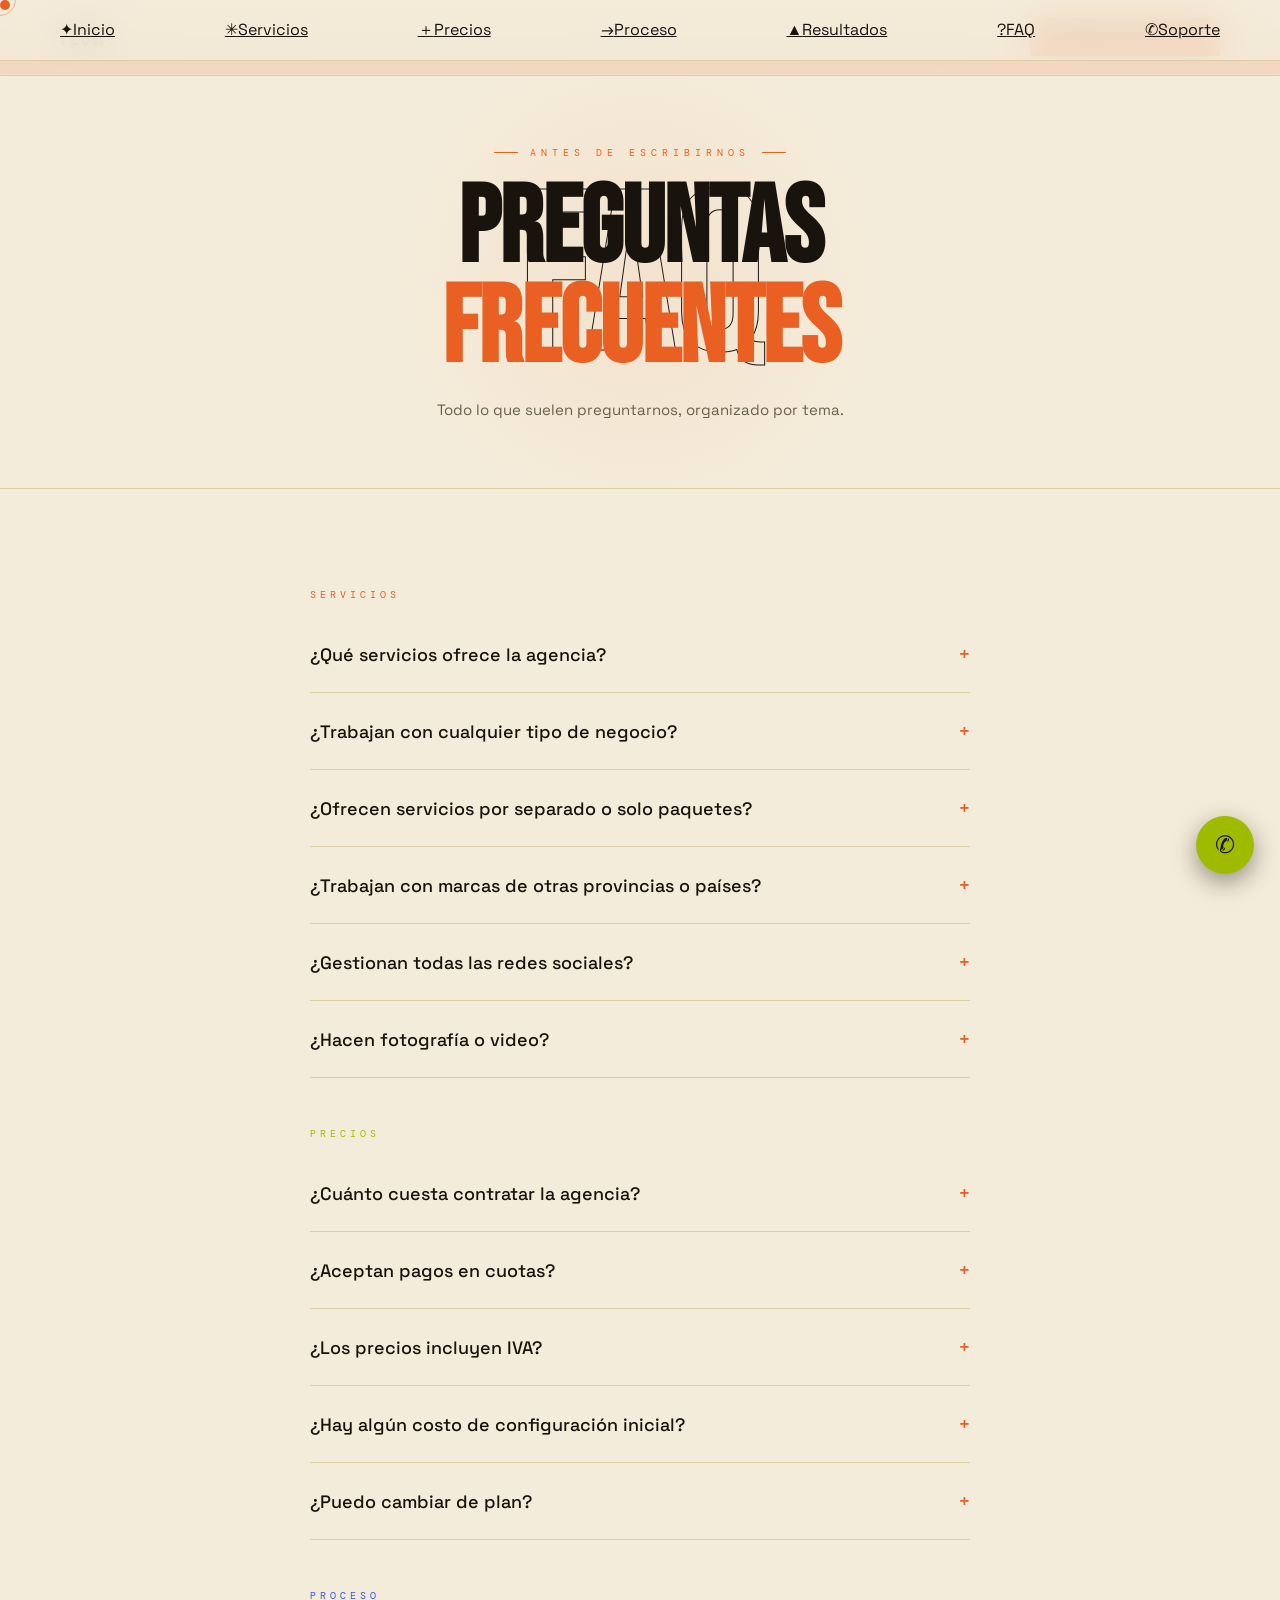
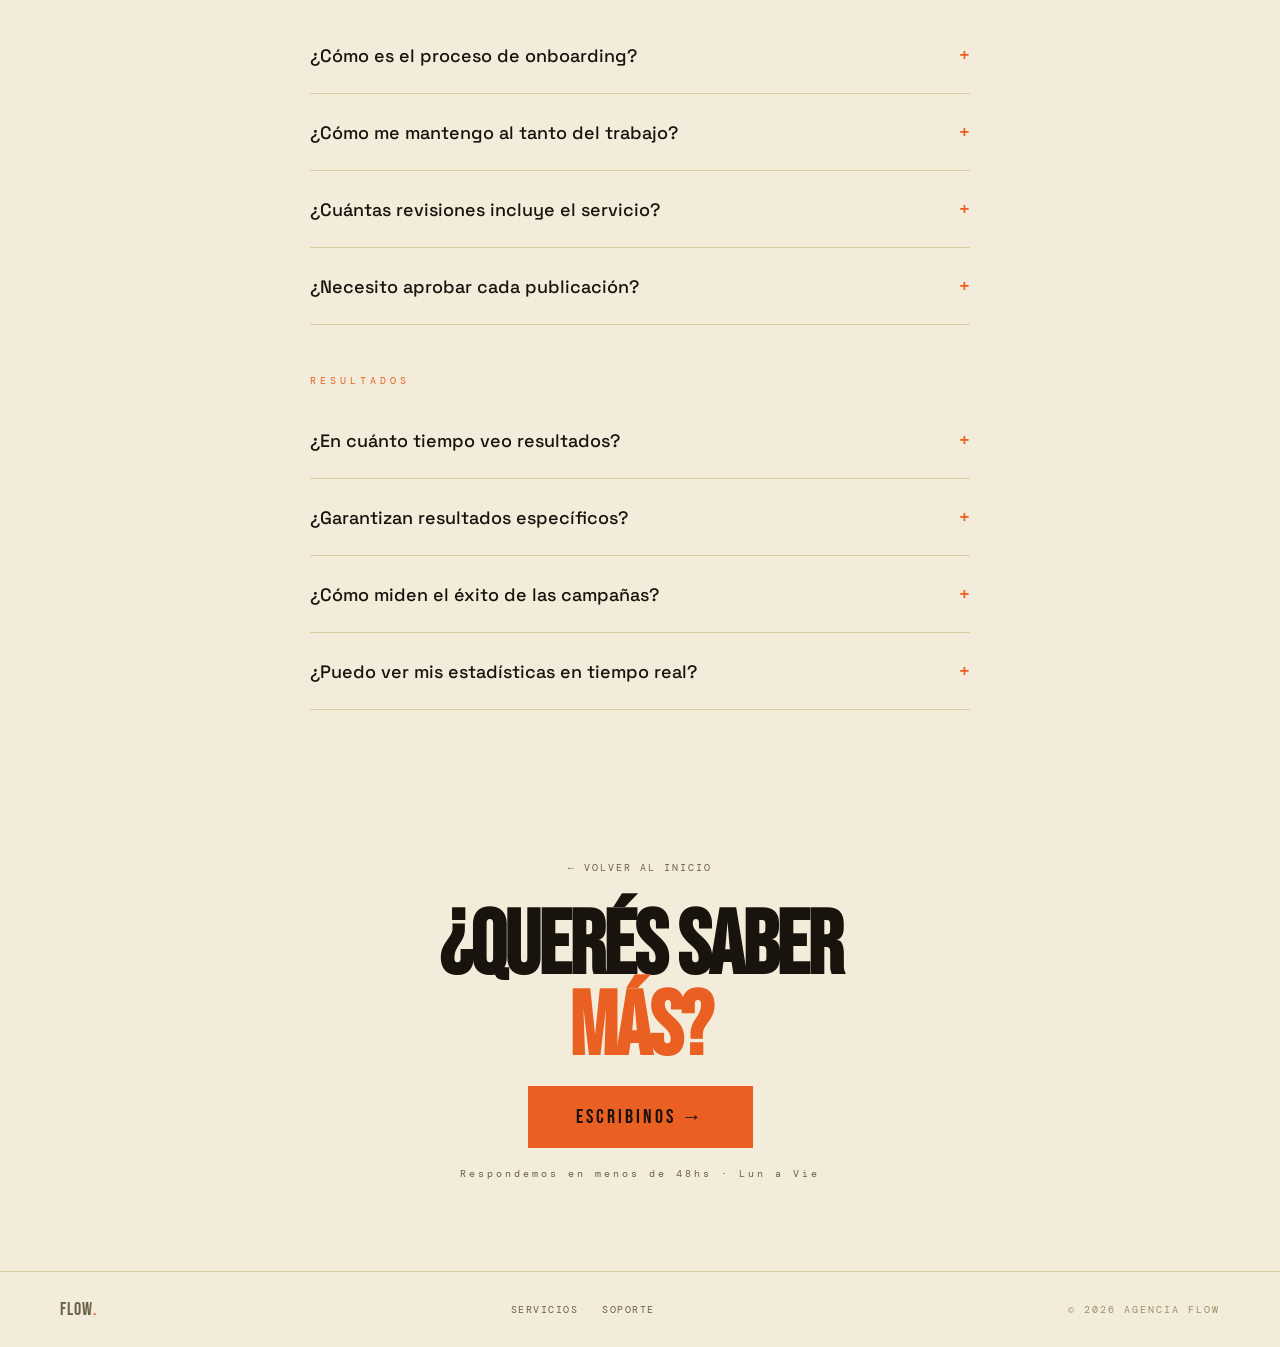
==== commit 8fc021b5: "esfsfesfsfe" ====
--- a/faq.html
+++ b/faq.html
@@ -16,20 +16,33 @@
 <div id="cursor"></div>
 <div id="cursorRing"></div>
 
+<div class="theme-toggle-wrap">
+  <label class="theme-switch" aria-label="Cambiar entre modo día y modo noche">
+    <input type="checkbox" id="themeToggle">
+    <span class="theme-slider"></span>
+  </label>
+</div>
+
+
 <nav>
   <a href="index.html" class="nav-logo">FLOW<span class="dot">.</span></a>
   <a href="mailto:hola@agenciaflow.com" class="nav-cta">Empezar proyecto</a>
 </nav>
 
-<div class="cat-strip">
-  <a href="index.html" class="cat-link">Inicio</a>
-  <a href="servicios.html" class="cat-link">Servicios</a>
-  <a href="precios.html" class="cat-link">Precios</a>
-  <a href="procesos.html" class="cat-link">Proceso</a>
-  <a href="resultados.html" class="cat-link">Resultados</a>
-  <a href="faq.html" class="cat-link active">FAQ</a>
-  <a href="soporte.html" class="cat-link">Soporte</a>
+<div class="pill-nav-wrap">
+<nav class="pill-nav" aria-label="Navegación principal">
+  <a href="index.html" class="pill-link"><span class="pill-icon" aria-hidden="true">✦</span><span class="pill-label">Inicio</span></a>
+  <a href="servicios.html" class="pill-link"><span class="pill-icon" aria-hidden="true">✳</span><span class="pill-label">Servicios</span></a>
+  <a href="precios.html" class="pill-link"><span class="pill-icon" aria-hidden="true">＋</span><span class="pill-label">Precios</span></a>
+  <a href="procesos.html" class="pill-link"><span class="pill-icon" aria-hidden="true">→</span><span class="pill-label">Proceso</span></a>
+  <a href="resultados.html" class="pill-link"><span class="pill-icon" aria-hidden="true">▲</span><span class="pill-label">Resultados</span></a>
+  <a href="faq.html" class="pill-link active"><span class="pill-icon" aria-hidden="true">?</span><span class="pill-label">FAQ</span></a>
+  <a href="soporte.html" class="pill-link"><span class="pill-icon" aria-hidden="true">✆</span><span class="pill-label">Soporte</span></a>
+</nav>
 </div>
+
+<div class="pill-nav-spacer"></div>
+
 
 <div class="marquee-wrap"><div class="marquee-inner">
   <span class="marquee-item">Marketing Digital</span><span class="marquee-item">Gestión de Redes</span><span class="marquee-item">Diseño Gráfico</span><span class="marquee-item">Estrategia de Marca</span><span class="marquee-item">Contenido Creativo</span><span class="marquee-item">Tráfico Pago</span>
--- a/assets/style.css
+++ b/assets/style.css
@@ -3,24 +3,31 @@
    ============================================ */
 
 :root {
-  --black: #0a0a0a;
-  --black-soft: #111111;
-  --white: #f5f0e8;
-  --accent: #ed6937;
-  --accent-dark: #c44e1f;
-  --accent-dim: rgba(237, 105, 55, 0.12);
-  --border: #1f1f1f;
-  --border2: #2a2a2a;
-  --text-muted: #7a7a7a;
-  --text-dim: #4a4a4a;
-
-  /* secondary palette — lifted from brand exploration, orange stays primary */
-  --lime: #d4ff4f;
-  --lime-dim: rgba(212, 255, 79, 0.12);
+  /* light/orange now dominant — black demoted to a minority accent */
+  --paper: #f4ecda;
+  --paper-soft: #ecdec0;
+  --ink: #18130c;
+  --ink-soft: #2b2416;
+
+  --black: var(--paper);       /* legacy name kept for compat — now the dominant light bg */
+  --black-soft: var(--paper-soft);
+  --white: var(--ink);         /* legacy name kept for compat — now the dominant dark text */
+
+  --accent: #ea5f22;
+  --accent-dark: #b8480f;
+  --accent-dim: rgba(234, 95, 34, 0.14);
+  --border: #ddcda2;
+  --border2: #c9b47d;
+  --text-muted: #6b5f45;
+  --text-dim: #9d8f68;
+
+  /* secondary palette — orange + cream stay primary, these are used sparingly */
+  --lime: #9fbb00;
+  --lime-dim: rgba(159, 187, 0, 0.16);
   --blue: #3654ff;
   --blue-dark: #1f34b3;
   --blue-dim: rgba(54, 84, 255, 0.14);
-  --blue-soft: #0e1440;
+  --blue-soft: #10143f;
 
   --font-display: 'Bebas Neue', sans-serif;
   --font-body: 'Space Grotesk', sans-serif;
@@ -47,7 +54,7 @@
 
 a { color: inherit; }
 
-::selection { background: var(--accent); color: var(--black); }
+::selection { background: var(--accent); color: var(--ink); }
 
 :focus-visible {
   outline: 2px solid var(--accent);
@@ -90,7 +97,7 @@
   position: fixed; top: 0; left: 0; right: 0; z-index: 200;
   display: flex; justify-content: space-between; align-items: center;
   padding: 18px 60px;
-  background: rgba(10,10,10,0.9);
+  background: rgba(244,236,218,0.86);
   backdrop-filter: blur(16px);
   border-bottom: 1px solid var(--border);
 }
@@ -109,12 +116,12 @@
   font-family: var(--font-body);
   font-size: 11px; font-weight: 700; letter-spacing: 2px;
   text-transform: uppercase; text-decoration: none;
-  color: var(--black); background: var(--accent);
+  color: var(--ink); background: var(--accent);
   padding: 10px 26px;
   transition: background 0.25s, transform 0.15s;
   display: inline-block;
 }
-.nav-cta:hover { background: var(--white); transform: translateY(-1px); }
+.nav-cta:hover { background: var(--ink); color: var(--black); transform: translateY(-1px); }
 
 /* CATEGORY NAV STRIP */
 .cat-strip {
@@ -160,14 +167,14 @@
 @keyframes marquee { from { transform: translateX(0); } to { transform: translateX(-50%); } }
 .marquee-item {
   font-family: var(--font-display); font-size: 16px;
-  letter-spacing: 4px; color: var(--black);
+  letter-spacing: 4px; color: var(--ink);
   padding: 13px 36px; text-transform: uppercase;
   display: flex; align-items: center; gap: 18px;
 }
 .marquee-item::after { content: '✦'; font-size: 9px; }
 
 .marquee-wrap.alt { background: var(--lime); }
-.marquee-wrap.alt .marquee-item { color: var(--black); }
+.marquee-wrap.alt .marquee-item { color: var(--ink); }
 
 .page-title .lime { color: var(--lime); }
 .page-title .blue { color: var(--blue); }
@@ -350,7 +357,7 @@
 }
 .plan-badge {
   position: absolute; top: 0; left: 0; right: 0; z-index: 1;
-  background: var(--lime); color: var(--black);
+  background: var(--lime); color: var(--ink);
   font-family: var(--font-mono); font-size: 10px; letter-spacing: 3px;
   text-transform: uppercase; text-align: center; padding: 8px;
 }
@@ -377,8 +384,8 @@
   border: 1px solid var(--border2); color: var(--white);
   transition: background 0.25s, border-color 0.25s;
 }
-.plan.featured .plan-cta { background: var(--accent); color: var(--black); border-color: var(--accent); }
-.plan-cta:hover { background: var(--white); color: var(--black); border-color: var(--white); }
+.plan.featured .plan-cta { background: var(--accent); color: var(--ink); border-color: var(--accent); }
+.plan-cta:hover { background: var(--ink); color: var(--black); border-color: var(--ink); }
 
 .pricing-note {
   margin-top: 40px; text-align: center; font-size: 13px; color: var(--text-muted);
@@ -613,12 +620,12 @@
 .cta-title-sm em { font-style: normal; color: var(--accent); }
 .cta-btn {
   display: inline-block; padding: 16px 48px;
-  background: var(--accent); color: var(--black);
+  background: var(--accent); color: var(--ink);
   font-family: var(--font-display); font-size: 20px;
   letter-spacing: 3px; text-decoration: none;
   transition: background 0.25s, transform 0.15s;
 }
-.cta-btn:hover { background: var(--white); transform: translateY(-2px); }
+.cta-btn:hover { background: var(--ink); color: var(--black); transform: translateY(-2px); }
 .cta-meta {
   font-family: var(--font-mono); font-size: 10px;
   color: var(--text-muted); letter-spacing: 3px;
@@ -693,7 +700,7 @@
 }
 .hero-v2-cta {
   display: inline-flex; align-items: center; gap: 10px;
-  background: var(--accent); color: var(--black);
+  background: var(--accent); color: var(--ink);
   font-family: var(--font-display); font-size: 19px; letter-spacing: 1px;
   text-transform: uppercase; text-decoration: none;
   padding: 15px 30px;
@@ -724,27 +731,119 @@
 .hero-v2-visual { position: relative; height: 560px; z-index: 1; }
 .hero-v2-frame {
   position: absolute; inset: 0 0 0 auto; width: 88%; height: 100%;
-  overflow: hidden; background: var(--blue-soft);
-  border: 1px solid var(--border2);
-}
-.hero-v2-frame img {
-  width: 100%; height: 100%; object-fit: cover;
-  filter: grayscale(1) contrast(1.15);
-  mix-blend-mode: luminosity;
-  opacity: 0.9;
-  transition: transform 6s ease;
-}
-.hero-v2-frame::after {
-  content: ''; position: absolute; inset: 0;
-  background: linear-gradient(160deg, rgba(54,84,255,0.55), rgba(237,105,55,0.35) 55%, rgba(212,255,79,0.25));
-  mix-blend-mode: color; pointer-events: none;
-}
-.hero-v2:hover .hero-v2-frame img { transform: scale(1.05); }
+  overflow: hidden; background: radial-gradient(120% 120% at 50% 20%, var(--ink-soft), var(--ink) 70%);
+  border: 1px solid var(--ink-soft);
+  box-shadow: 0 30px 70px -20px rgba(24,19,12,0.35);
+}
+.hero-v2-frame canvas { width: 100%; height: 100%; display: block; }
+.hero-v2-frame-tag {
+  position: absolute; bottom: 16px; left: 18px; z-index: 2;
+  font-family: var(--font-mono); font-size: 9.5px; letter-spacing: 2.5px;
+  text-transform: uppercase; color: var(--accent);
+  display: flex; align-items: center; gap: 8px;
+}
+.hero-v2-frame-tag::before {
+  content: ''; width: 6px; height: 6px; border-radius: 50%; background: var(--accent);
+  box-shadow: 0 0 0 3px var(--accent-dim);
+  animation: pulse-dot 1.8s ease-in-out infinite;
+}
+.hero-v2-corner-ast {
+  position: absolute; top: -34px; right: 6%; z-index: 3;
+  font-size: 46px; color: var(--accent); line-height: 1;
+  animation: spin 22s linear infinite;
+  pointer-events: none;
+}
+
+@media (max-width: 980px) {
+  .hero-v2-corner-ast { display: none; }
+}
+
+/* ============================================
+   FEATURE BLOCK — "Nuevo en Flow" (asterisk + huge title)
+   ============================================ */
+.feature-block {
+  padding: 90px 60px 70px; max-width: 1160px; margin: 0 auto;
+  border-bottom: 1px solid var(--border);
+}
+.feature-block-eyebrow {
+  display: inline-flex; align-items: center; gap: 10px;
+  font-family: var(--font-mono); font-size: 10px; letter-spacing: 4px;
+  text-transform: uppercase; color: var(--accent); margin-bottom: 28px;
+}
+.feature-block-dot {
+  width: 7px; height: 7px; border-radius: 50%; background: var(--accent);
+  box-shadow: 0 0 0 4px var(--accent-dim);
+}
+.feature-block-row {
+  display: grid; grid-template-columns: auto 1fr 340px; gap: 28px; align-items: center;
+}
+.feature-ast {
+  font-size: clamp(70px, 9vw, 140px); line-height: 1; color: var(--ink);
+  animation: spin 30s linear infinite; display: inline-block;
+}
+.feature-block-title {
+  font-family: var(--font-display);
+  font-size: clamp(64px, 11vw, 168px);
+  line-height: 0.85; letter-spacing: -2px; text-transform: uppercase;
+}
+.feature-block-desc { font-size: 15px; color: var(--text-muted); line-height: 1.7; }
+
+@media (max-width: 900px) {
+  .feature-block { padding: 60px 20px 50px; }
+  .feature-block-row { grid-template-columns: 1fr; gap: 18px; text-align: left; }
+  .feature-ast { font-size: 60px; }
+}
+
+/* ============================================
+   STAT DASH — connector-line stat row
+   ============================================ */
+.stat-dash {
+  position: relative;
+  display: grid; grid-template-columns: 1fr auto 1fr;
+  align-items: center; gap: 24px;
+  max-width: 900px; margin: 0 auto; padding: 60px 60px 90px;
+}
+.stat-dash-line {
+  position: absolute; left: 60px; right: 60px; top: 50%;
+  height: 1px; background: repeating-linear-gradient(90deg, var(--border2) 0 8px, transparent 8px 16px);
+  z-index: 0;
+}
+.stat-dash-item { position: relative; z-index: 1; background: var(--black); padding-right: 20px; }
+.stat-dash-item.align-right { text-align: right; padding-right: 0; padding-left: 20px; }
+.stat-dash-label {
+  font-family: var(--font-mono); font-size: 10px; letter-spacing: 2px;
+  text-transform: uppercase; color: var(--text-muted); margin-bottom: 6px;
+}
+.stat-dash-num {
+  font-family: var(--font-display); font-size: clamp(36px, 5vw, 56px);
+  color: var(--accent); letter-spacing: -1px; line-height: 1;
+}
+.stat-dash-center {
+  position: relative; z-index: 1;
+  width: 54px; height: 54px; border-radius: 50%;
+  background: var(--ink); color: var(--accent);
+  display: flex; align-items: center; justify-content: center;
+  font-size: 22px; flex-shrink: 0;
+  box-shadow: 0 0 0 8px var(--black);
+}
+
+@media (max-width: 700px) {
+  .stat-dash { grid-template-columns: 1fr; gap: 40px; text-align: center; padding: 40px 24px 70px; }
+  .stat-dash-line { display: none; }
+  .stat-dash-item, .stat-dash-item.align-right { padding: 0; text-align: center; }
+  .stat-dash-center { margin: 0 auto; }
+}
+
+.why-visual-ast {
+  position: absolute; top: -20px; left: -20px; z-index: 2;
+  font-size: 44px; color: var(--accent);
+  animation: spin 20s linear infinite;
+}
 
 .hero-v2-badge {
   position: absolute; top: 24px; left: -18px; z-index: 3;
   width: 108px; height: 108px; border-radius: 50%;
-  background: var(--lime); color: var(--black);
+  background: var(--lime); color: var(--ink);
   display: flex; align-items: center; justify-content: center;
   text-align: center;
   font-family: var(--font-mono); font-size: 9.5px; letter-spacing: 1.5px;
@@ -810,12 +909,12 @@
 }
 .why-visual::after {
   content: ''; position: absolute; inset: 0;
-  background: linear-gradient(200deg, rgba(212,255,79,0.4), rgba(237,105,55,0.3));
+  background: linear-gradient(200deg, rgba(159,187,0,0.35), rgba(237,105,55,0.3));
   mix-blend-mode: color;
 }
 .why-visual-tag {
   position: absolute; bottom: -18px; right: -18px; z-index: 2;
-  background: var(--accent); color: var(--black);
+  background: var(--accent); color: var(--ink);
   font-family: var(--font-display); font-size: 15px; letter-spacing: 1px;
   padding: 14px 22px; text-transform: uppercase;
 }
@@ -880,7 +979,7 @@
 .preview-card:hover .preview-card-img img { transform: scale(1.08); }
 .preview-card-img::after {
   content: ''; position: absolute; inset: 0;
-  background: linear-gradient(160deg, rgba(54,84,255,0.5), rgba(212,255,79,0.28));
+  background: linear-gradient(160deg, rgba(54,84,255,0.5), rgba(159,187,0,0.24));
   mix-blend-mode: color;
 }
 .preview-card.wide .preview-card-img { height: 220px; }
@@ -908,16 +1007,16 @@
 .float-wa {
   position: fixed; bottom: 26px; right: 26px; z-index: 300;
   width: 58px; height: 58px; border-radius: 50%;
-  background: var(--lime); color: var(--black);
+  background: var(--lime); color: var(--ink);
   display: flex; align-items: center; justify-content: center;
   text-decoration: none; font-size: 24px;
   box-shadow: 0 8px 24px rgba(0,0,0,0.4);
   animation: pulse-wa 2.4s ease-in-out infinite;
 }
-.float-wa:hover { background: var(--accent); color: var(--black); }
+.float-wa:hover { background: var(--accent); color: var(--ink); }
 @keyframes pulse-wa {
-  0%,100% { box-shadow: 0 8px 24px rgba(0,0,0,0.4), 0 0 0 0 rgba(212,255,79,0.5); }
-  50% { box-shadow: 0 8px 24px rgba(0,0,0,0.4), 0 0 0 10px rgba(212,255,79,0); }
+  0%,100% { box-shadow: 0 8px 24px rgba(0,0,0,0.4), 0 0 0 0 rgba(159,187,0,0.5); }
+  50% { box-shadow: 0 8px 24px rgba(0,0,0,0.4), 0 0 0 10px rgba(159,187,0,0); }
 }
 @media (max-width: 768px) { .float-wa { width: 50px; height: 50px; bottom: 18px; right: 18px; font-size: 20px; } }
 
